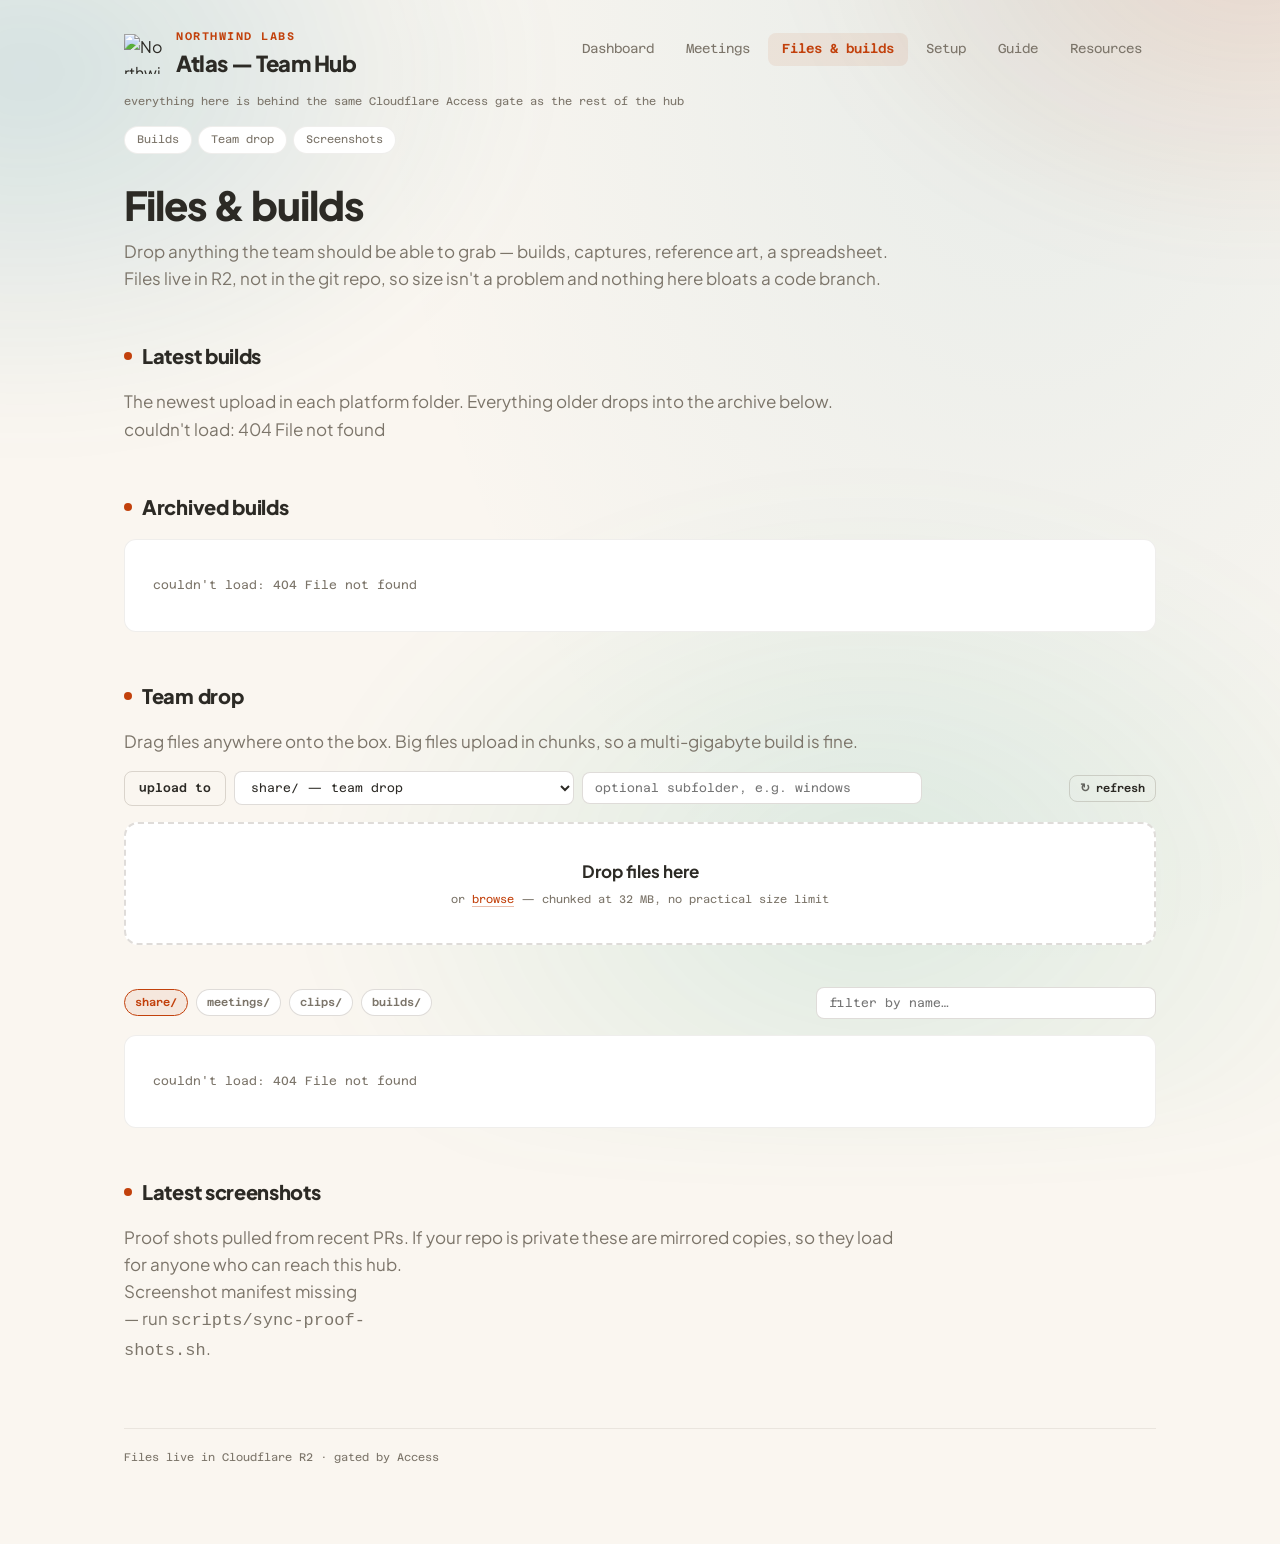
==== site/files.html @ c69116ff "Show a Unity team's pinned Editor version, opt-in via `game` config A `game` block in hub.config.js " ====
<!DOCTYPE html>
<html lang="en">
<head>
<meta charset="UTF-8">
<meta name="viewport" content="width=device-width, initial-scale=1.0">
<title>Files &amp; builds</title>
<link rel="preconnect" href="https://fonts.googleapis.com">
<link rel="preconnect" href="https://fonts.gstatic.com" crossorigin>
<link href="https://fonts.googleapis.com/css2?family=Plus+Jakarta+Sans:wght@400;600;700;800&family=Azeret+Mono:wght@400;600&display=swap" rel="stylesheet">
<link rel="icon" type="image/png" sizes="32x32" href="brand/mark-32.png">
<link rel="icon" type="image/png" sizes="64x64" href="brand/mark-64.png">
<link rel="stylesheet" href="style.css">
<script src="hub.config.js"></script>
<script defer src="hub.js"></script>
</head>
<body>
<div class="wrap">

<header class="site" data-hub-shell></header>
<p class="meta" id="who">everything here is behind the same Cloudflare Access gate as the rest of the hub</p>
<nav class="jumps">
  <a href="#s-unity" data-hub-unity-section hidden>Unity Editor</a>
  <a href="#s-builds">Builds</a>
  <a href="#s-drop">Team drop</a>
  <a href="#s-shots">Screenshots</a>
</nav>

<h1>Files &amp; builds</h1>
<p class="lead">Drop anything the team should be able to grab — builds, captures, reference art, a spreadsheet. Files live in R2, not in the git repo, so size isn't a problem and nothing here bloats a code branch.</p>

<div id="setup" style="display:none"></div>

<!-- Painted by hub.js only when hub.config.js has a `game` block (Unity teams);
     for everyone else this section stays hidden. -->
<div data-hub-unity-section hidden>
  <h2 id="s-unity">Unity Editor this project needs</h2>
  <p class="lead">Same version as Setup. Grab a player from the cards below — you still need this Editor to open the project.</p>
  <div class="mt-3" data-hub-unity></div>
</div>

<h2 id="s-builds">Latest builds</h2>
<p class="lead">The newest upload in each platform folder. Everything older drops into the archive below.</p>
<div class="builds" id="builds-latest" class="mt-3"></div>

<h2>Archived builds</h2>
<div class="card"><ul class="files" id="builds-archive"></ul></div>

<h2 id="s-drop">Team drop</h2>
<p class="lead">Drag files anywhere onto the box. Big files upload in chunks, so a multi-gigabyte build is fine.</p>

<div class="toolbar">
  <label class="btn btn--ghost" for="area">upload to</label>
  <select class="search" id="area" class="search--narrow">
    <option value="share">share/ — team drop</option>
    <option value="builds">builds/ — game builds</option>
    <option value="meetings">meetings/ — meeting media</option>
    <option value="clips">clips/ — cut clips</option>
  </select>
  <input class="search" id="folder" placeholder="optional subfolder, e.g. windows" class="search--mid">
  <span class="toolbar__spacer"></span>
  <button class="btn btn--ghost btn--sm" data-icon="↻" id="refresh">refresh</button>
</div>

<div class="drop" id="drop">
  <div class="drop__big">Drop files here</div>
  <div class="drop__sub">or <a href="#" id="browse">browse</a> — chunked at 32 MB, no practical size limit</div>
  <input type="file" id="picker" multiple>
</div>
<ul class="queue" id="queue"></ul>

<div class="toolbar mt-4">
  <span class="btn btn--sm btn--pill is-on" data-prefix="share/">share/</span>
  <span class="btn btn--sm btn--pill" data-prefix="meetings/">meetings/</span>
  <span class="btn btn--sm btn--pill" data-prefix="clips/">clips/</span>
  <span class="btn btn--sm btn--pill" data-prefix="builds/">builds/</span>
  <span class="toolbar__spacer"></span>
  <input class="search" id="filter" placeholder="filter by name…">
</div>
<div class="card"><ul class="files" id="filelist"></ul></div>

<h2 id="s-shots">Latest screenshots</h2>
<p class="lead">Proof shots pulled from recent PRs. If your repo is private these are mirrored copies, so they load for anyone who can reach this hub.</p>
<div class="gallery" id="gallery" class="mt-3"></div>

<footer class="site" data-hub-shell></footer>

</div>

<script>
const CHUNK = 32 * 1024 * 1024;      // stays well under the Pages request-body cap
const SINGLE_SHOT = 80 * 1024 * 1024;

const esc = (t) => String(t).replace(/[&<>"]/g, (c) => ({ "&": "&amp;", "<": "&lt;", ">": "&gt;", '"': "&quot;" }[c]));
const $ = (id) => document.getElementById(id);

const fmtSize = (n) => {
  if (!Number.isFinite(n)) return "—";
  const u = ["B", "KB", "MB", "GB", "TB"];
  let i = 0;
  while (n >= 1024 && i < u.length - 1) { n /= 1024; i++; }
  return `${n < 10 && i > 0 ? n.toFixed(1) : Math.round(n)} ${u[i]}`;
};
const fmtDate = (iso) => {
  if (!iso) return "—";
  const d = new Date(iso), days = Math.floor((Date.now() - d) / 864e5);
  const rel = days <= 0 ? "today" : days === 1 ? "yesterday" : `${days}d ago`;
  return `${d.toLocaleDateString()} · ${rel}`;
};
const ext = (name) => {
  const i = name.lastIndexOf(".");
  return i > 0 ? name.slice(i + 1, i + 5) : "file";
};

let apiDown = false;
function showSetup(msg) {
  apiDown = true;
  $("setup").style.display = "";
  $("setup").innerHTML = `<div class="callout"><strong>Storage isn't connected yet.</strong> ${esc(msg)}
    <div class="note mt-1">The binding lives in <code>wrangler.toml</code>, not the dashboard —
    this project's Bindings panel is managed by that file, so anything added there is ignored. Check that
    <code>wrangler.toml</code> binds <code>HUB_FILES</code> to your R2 bucket for both production
    and <code>[env.preview]</code>, then redeploy. This page lights up on its own once that lands.</div></div>`;
}

async function api(path, opts = {}) {
  const res = await fetch(`/api/${path}`, opts);
  if (res.status === 503) {
    const b = await res.json().catch(() => ({}));
    showSetup(b.error || "The R2 binding is missing.");
    throw new Error("no-binding");
  }
  if (!res.ok) {
    const b = await res.json().catch(() => ({}));
    throw new Error(b.error || `${res.status} ${res.statusText}`);
  }
  return res.json();
}

/* ---- listing ------------------------------------------------------------- */
let currentPrefix = "share/";
let cache = {};

function fileRow(f) {
  const dl = `/api/dl?key=${encodeURIComponent(f.key)}`;
  return `<li class="f" data-name="${esc(f.name.toLowerCase())}">
    <div class="f__icon">${esc(ext(f.name))}</div>
    <div class="f__main">
      <div class="f__name">${esc(f.name)}</div>
      <div class="f__meta">${fmtSize(f.size)} · ${fmtDate(f.uploaded)}${f.uploader ? ` · ${esc(f.uploader)}` : ""}${f.folder && f.folder !== f.area ? ` · ${esc(f.folder)}/` : ""}</div>
    </div>
    <div class="f__actions">
      <a class="btn btn--sm" data-icon="↓" href="${dl}">download</a>
      <button class="btn btn--sm btn--danger" data-icon="✕" data-del="${esc(f.key)}">delete</button>
    </div>
  </li>`;
}

async function loadList(prefix) {
  const el = $("filelist");
  el.innerHTML = '<li class="empty">loading…</li>';
  try {
    const d = await api(`files?prefix=${encodeURIComponent(prefix)}`);
    cache[prefix] = d.files;
    renderList();
  } catch (e) {
    el.innerHTML = `<li class="empty">${e.message === "no-binding" ? "waiting on storage setup" : "couldn't load: " + esc(e.message)}</li>`;
  }
}

function renderList() {
  const files = cache[currentPrefix] || [];
  const q = $("filter").value.trim().toLowerCase();
  const shown = q ? files.filter((f) => f.name.toLowerCase().includes(q)) : files;
  $("filelist").innerHTML = shown.length
    ? shown.map(fileRow).join("")
    : `<li class="empty">${q ? "nothing matches that filter" : "nothing here yet — drop a file above"}</li>`;
}

async function loadBuilds() {
  try {
    const d = await api("files?prefix=builds/");
    const files = d.files;
    // builds/<platform>/<file>; a file dropped straight into builds/ is "general".
    const groups = {};
    for (const f of files) {
      if (f.name === "latest.json") continue;
      const parts = f.key.split("/");
      const platform = parts.length > 2 ? parts[1] : "general";
      (groups[platform] ||= []).push(f);
    }
    const latest = [], archive = [];
    for (const [platform, list] of Object.entries(groups)) {
      list.sort((a, b) => String(b.uploaded).localeCompare(String(a.uploaded)));
      latest.push([platform, list[0]]);
      archive.push(...list.slice(1));
    }
    latest.sort((a, b) => a[0].localeCompare(b[0]));
    archive.sort((a, b) => String(b.uploaded).localeCompare(String(a.uploaded)));

    $("builds-latest").innerHTML = latest.length
      ? latest.map(([platform, f]) => `
        <div class="build">
          <div class="build__tag">${esc(platform)}</div>
          <div class="build__name">${esc(f.name)}</div>
          <div class="build__meta">${fmtSize(f.size)} · ${fmtDate(f.uploaded)}${f.uploader ? `<br>uploaded by ${esc(f.uploader)}` : ""}</div>
          <a class="btn btn--primary" data-icon="↓" href="/api/dl?key=${encodeURIComponent(f.key)}">download latest</a>
        </div>`).join("")
      : '<p class="lead">No builds uploaded yet. Drop one into <code>builds/</code> below — use a subfolder like <code>windows</code> so each platform gets its own card.</p>';

    $("builds-archive").innerHTML = archive.length
      ? archive.map(fileRow).join("")
      : '<li class="empty">no older builds yet</li>';
  } catch (e) {
    const msg = e.message === "no-binding" ? "waiting on storage setup" : "couldn't load: " + esc(e.message);
    $("builds-latest").innerHTML = `<p class="lead">${msg}</p>`;
    $("builds-archive").innerHTML = `<li class="empty">${msg}</li>`;
  }
}

/* ---- upload -------------------------------------------------------------- */
function keyFor(file) {
  const area = $("area").value;
  const folder = $("folder").value.trim().replace(/[^\w -]/g, "").replace(/\s+/g, "-");
  const safe = file.name.replace(/[^\w. ()+@-]/g, "_");
  return [area, folder, safe].filter(Boolean).join("/");
}

function queueItem(file) {
  const li = document.createElement("li");
  li.className = "q";
  li.innerHTML = `<div class="q__top"><span class="q__name">${esc(file.name)}</span>
    <span class="q__stat">queued</span></div>
    <div class="prog"><div class="prog__fill"></div></div>`;
  $("queue").prepend(li);
  return {
    el: li,
    set(pct, text, state) {
      li.querySelector(".prog__fill").style.width = `${Math.round(pct * 100)}%`;
      li.querySelector(".q__stat").textContent = text;
      if (state) li.className = `q q--${state}`;
    },
  };
}

async function uploadOne(file) {
  const ui = queueItem(file);
  const key = keyFor(file);
  try {
    if (file.size <= SINGLE_SHOT) {
      ui.set(0.05, "uploading…");
      await api(`files?key=${encodeURIComponent(key)}`, {
        method: "POST",
        headers: { "x-file-type": file.type || "application/octet-stream" },
        body: file,
      });
      ui.set(1, `done · ${fmtSize(file.size)}`, "ok");
    } else {
      const { uploadId } = await api(
        `mpu/create?key=${encodeURIComponent(key)}&type=${encodeURIComponent(file.type || "application/octet-stream")}`,
        { method: "POST" }
      );
      const total = Math.ceil(file.size / CHUNK);
      const parts = [];
      try {
        for (let i = 0; i < total; i++) {
          const blob = file.slice(i * CHUNK, Math.min((i + 1) * CHUNK, file.size));
          const p = await api(
            `mpu/part?key=${encodeURIComponent(key)}&uploadId=${encodeURIComponent(uploadId)}&part=${i + 1}`,
            { method: "PUT", body: blob }
          );
          parts.push(p);
          ui.set((i + 1) / total, `part ${i + 1}/${total} · ${fmtSize(file.size)}`);
        }
        await api(`mpu/complete?key=${encodeURIComponent(key)}&uploadId=${encodeURIComponent(uploadId)}`, {
          method: "POST",
          headers: { "content-type": "application/json" },
          body: JSON.stringify({ parts }),
        });
      } catch (inner) {
        // Leave no half-finished upload sitting in the bucket.
        await api(`mpu/abort?key=${encodeURIComponent(key)}&uploadId=${encodeURIComponent(uploadId)}`, { method: "DELETE" }).catch(() => {});
        throw inner;
      }
      ui.set(1, `done · ${fmtSize(file.size)}`, "ok");
    }
  } catch (e) {
    ui.set(1, e.message === "no-binding" ? "storage not connected" : `failed — ${e.message}`, "err");
    return;
  }
  refreshAll();
}

async function uploadAll(files) {
  for (const f of files) await uploadOne(f);   // serial keeps progress honest
}

/* ---- screenshots --------------------------------------------------------- */
async function loadShots() {
  try {
    const res = await fetch("img/proof/manifest.json", { cache: "no-cache" });
    if (!res.ok) throw new Error("no manifest");
    const d = await res.json();
    $("gallery").innerHTML = (d.shots || []).map((s) => `
      <figure class="shot">
        <img src="img/proof/${esc(s.file)}" data-lightbox="img/proof/${esc(s.file)}" alt="${esc(s.title)}" loading="lazy">
        <figcaption class="shot__body">
          <div class="shot__name">${esc(s.title)}</div>
          <div class="shot__meta">${esc(s.ticket)} · <a href="${esc(s.prUrl)}">PR #${s.pr}</a> · ${fmtDate(s.date)}</div>
        </figcaption>
      </figure>`).join("") || '<p class="lead">No screenshots mirrored yet.</p>';
  } catch {
    $("gallery").innerHTML = '<p class="lead">Screenshot manifest missing — run <code>scripts/sync-proof-shots.sh</code>.</p>';
  }
}

/* ---- wiring -------------------------------------------------------------- */
function refreshAll() { loadBuilds(); loadList(currentPrefix); }

const drop = $("drop");
["dragenter", "dragover"].forEach((ev) =>
  drop.addEventListener(ev, (e) => { e.preventDefault(); drop.classList.add("is-over"); }));
["dragleave", "drop"].forEach((ev) =>
  drop.addEventListener(ev, (e) => { e.preventDefault(); drop.classList.remove("is-over"); }));
drop.addEventListener("drop", (e) => {
  const files = [...(e.dataTransfer?.files || [])];
  if (files.length) uploadAll(files);
});
// The whole page accepts a drop, so a miss doesn't navigate away to the file.
window.addEventListener("dragover", (e) => e.preventDefault());
window.addEventListener("drop", (e) => e.preventDefault());

$("browse").addEventListener("click", (e) => { e.preventDefault(); $("picker").click(); });
$("picker").addEventListener("change", (e) => {
  const files = [...e.target.files];
  if (files.length) uploadAll(files);
  e.target.value = "";
});

$("filter").addEventListener("input", renderList);
$("refresh").addEventListener("click", refreshAll);

document.querySelectorAll("[data-prefix]").forEach((t) =>
  t.addEventListener("click", () => {
    document.querySelectorAll("[data-prefix]").forEach((x) => x.classList.remove("is-on"));
    t.classList.add("is-on");
    currentPrefix = t.dataset.prefix;
    cache[currentPrefix] ? renderList() : loadList(currentPrefix);
  }));

document.addEventListener("click", async (e) => {
  const del = e.target.closest("[data-del]");
  if (del) {
    const key = del.dataset.del;
    if (!confirm(`Delete ${key}? This can't be undone.`)) return;
    del.disabled = true;
    try { await api(`files?key=${encodeURIComponent(key)}`, { method: "DELETE" }); refreshAll(); }
    catch (err) { alert("Delete failed: " + err.message); del.disabled = false; }
    return;
  }
});

api("whoami")
  .then((d) => { if (d.email && d.email !== "unknown") $("who").textContent = `signed in as ${d.email} · uploads are recorded under your name`; })
  .catch(() => {});
refreshAll();
loadShots();
</script>
</body>
</html>
---- site/style.css ----
:root {
  --font-body: 'Plus Jakarta Sans', system-ui, sans-serif;
  --font-mono: 'Azeret Mono', 'SF Mono', Consolas, monospace;
  --bg: #faf6f0;
  --surface: #ffffff;
  --surface2: #f5ece0;
  --border: rgba(60, 40, 20, 0.08);
  --border-bright: rgba(60, 40, 20, 0.16);
  --text: #2c2a25;
  --text-dim: #7c756a;
  --accent: #c2410c;
  --accent-dim: rgba(194, 65, 12, 0.08);
  --water: #0e7490;
  --water-dim: rgba(14, 116, 144, 0.08);
  --green: #059669;
  --green-dim: rgba(5, 150, 105, 0.10);
  --amber: #d97706;
  --amber-dim: rgba(217, 119, 6, 0.10);
}

@media (prefers-color-scheme: dark) {
  :root {
    --bg: #1c1916;
    --surface: #262220;
    --surface2: #302b28;
    --border: rgba(200, 180, 160, 0.08);
    --border-bright: rgba(200, 180, 160, 0.16);
    --text: #f0e8dc;
    --text-dim: #a09888;
    --accent: #e85d2a;
    --accent-dim: rgba(232, 93, 42, 0.10);
    --water: #22b8d4;
    --water-dim: rgba(34, 184, 212, 0.10);
    --green: #34d399;
    --green-dim: rgba(52, 211, 153, 0.12);
    --amber: #fbbf24;
    --amber-dim: rgba(251, 191, 36, 0.12);
  }
}

* { margin: 0; padding: 0; box-sizing: border-box; }

html { scroll-behavior: smooth; }
[id] { scroll-margin-top: 24px; }

body {
  font-family: var(--font-body);
  background: var(--bg);
  background-image: radial-gradient(ellipse at 80% 0%, var(--water-dim) 0%, transparent 45%);
  color: var(--text);
  line-height: 1.6;
  overflow-wrap: break-word;
}

.wrap { max-width: 1080px; margin: 0 auto; padding: 0 24px 80px; }

header.site {
  display: flex;
  align-items: baseline;
  justify-content: space-between;
  flex-wrap: wrap;
  gap: 12px;
  padding: 28px 0 8px;
  /* hub.js fills this element from hub.config.js, and deferred scripts can run
     after a first paint. Holding the unwrapped height means the page below does
     not jump when the header arrives. */
  min-height: 76px;
}

/* Brand lockup: the mark sits beside the wordmark. header.site aligns on
   `baseline`, which an <img> does not share with text — so the brand is its own
   centred flex row and only the row participates in the header's baseline. */
.site__brand { display: flex; align-items: center; gap: 12px; }
.site__logo {
  height: 40px;
  /* Height drives it and the intrinsic size comes from hub.config.js, so a
     tenant mark of any proportion sits correctly without a squash. */
  width: auto;
  flex: none;
  display: block;
}

.site__title { font-size: 22px; font-weight: 800; letter-spacing: -0.5px; }
.site__title small {
  display: block;
  font-family: var(--font-mono);
  font-size: 11px;
  font-weight: 600;
  letter-spacing: 1.5px;
  text-transform: uppercase;
  color: var(--accent);
}

nav.site__nav { display: flex; gap: 4px; flex-wrap: wrap; }
nav.site__nav a {
  font-family: var(--font-mono);
  font-size: 13px;
  text-decoration: none;
  color: var(--text-dim);
  padding: 6px 14px;
  border-radius: 8px;
}
nav.site__nav a:hover { color: var(--text); background: var(--surface2); }
nav.site__nav a.active { color: var(--accent); background: var(--accent-dim); font-weight: 600; }

.meta {
  font-family: var(--font-mono);
  font-size: 11px;
  color: var(--text-dim);
  margin: 4px 0 16px;
}

.jumps { display: flex; flex-wrap: wrap; gap: 6px; margin: 0 0 28px; }
.jumps a {
  font-family: var(--font-mono); font-size: 11px; text-decoration: none;
  color: var(--text-dim); background: var(--surface); border: 1px solid var(--border);
  border-radius: 999px; padding: 4px 12px;
}
.jumps a:hover { color: var(--accent); border-color: var(--accent); }

h1 { font-size: clamp(28px, 4.5vw, 40px); font-weight: 800; letter-spacing: -1px; line-height: 1.15; margin: 8px 0 10px; }
h2 {
  font-size: 20px; font-weight: 800; letter-spacing: -0.3px;
  margin: 48px 0 16px;
  display: flex; align-items: center; gap: 10px;
}
h2::before { content: ''; width: 8px; height: 8px; border-radius: 50%; background: var(--accent); flex-shrink: 0; }
.lead { color: var(--text-dim); max-width: 65ch; font-size: 17px; }

.kpis { display: grid; grid-template-columns: repeat(auto-fit, minmax(180px, 1fr)); gap: 16px; margin-top: 24px; }
.kpi { background: var(--surface); border: 1px solid var(--border); border-radius: 12px; padding: 20px; min-width: 0; }
.kpi__val { font-size: 40px; font-weight: 800; letter-spacing: -1.5px; line-height: 1.1; font-variant-numeric: tabular-nums; }
.kpi__label { font-family: var(--font-mono); font-size: 10px; font-weight: 600; text-transform: uppercase; letter-spacing: 1.2px; color: var(--text-dim); margin-top: 8px; }
.kpi__sub { font-family: var(--font-mono); font-size: 10px; color: var(--text-dim); margin-top: 3px; }

.epic-hero { display: grid; grid-template-columns: repeat(auto-fit, minmax(280px, 1fr)); gap: 16px; margin-top: 24px; }
.epic {
  background: var(--surface); border: 1px solid var(--border); border-left: 4px solid var(--accent);
  border-radius: 12px; padding: 18px 20px; min-width: 0;
}
.epic__head { display: flex; justify-content: space-between; align-items: baseline; gap: 8px; }
.epic__key { font-family: var(--font-mono); font-size: 11px; font-weight: 600; }
.epic__key a { color: var(--accent); text-decoration: none; }
.epic__key a:hover { text-decoration: underline; }
.epic__ago { font-family: var(--font-mono); font-size: 10px; color: var(--text-dim); }
.epic__name { font-size: 19px; font-weight: 800; letter-spacing: -0.3px; margin: 4px 0 12px; }
.epic__name a { color: var(--text); text-decoration: none; }
.epic__name a:hover { color: var(--accent); }
.epic__bar { height: 8px; border-radius: 4px; background: var(--surface2); overflow: hidden; }
.epic__fill { height: 100%; border-radius: 4px; background: var(--green); min-width: 2px; }
.epic__stats {
  display: flex; flex-wrap: wrap; gap: 8px; align-items: center; margin-top: 10px;
  font-family: var(--font-mono); font-size: 11px; color: var(--text-dim);
}

/* The timeline outgrew its column: 13 epics need ~2200px inside a 1032px wrap,
   so it scrolled sideways permanently and only ever showed a third of itself.
   Two changes fix that. It breaks out of .wrap up to the viewport width, and it
   wraps onto another row instead of scrolling when even that isn't enough — so
   the bar never appears at any width, and a wide monitor gets the whole plan
   on one line.

   --sbw is the scrollbar width, set by hub.js. Without subtracting it, 100vw
   overshoots the document by exactly the scrollbar and puts a horizontal bar on
   <body> — the very thing being removed here. It defaults to 0px, so this
   degrades safely if the script never runs. */
.timeline-scroll {
  --tl-max: min(2400px, calc(100vw - var(--sbw, 0px) - 48px));
  margin-top: 20px;
  padding-bottom: 8px;
  margin-inline: min(0px, calc((100% - var(--tl-max)) / 2));
  overflow-x: auto;          /* belt and braces; wrapping means it never fires */
}
.timeline {
  display: flex; flex-wrap: wrap; justify-content: center;
  row-gap: 26px; position: relative; padding-top: 6px;
}
.tl__node { width: 168px; flex-shrink: 0; padding: 0 12px; position: relative; }
/* Connector drawn per node rather than as one bar across the whole timeline, so
   it survives wrapping: each row gets a continuous rule that stops at its edge. */
.tl__node::before {
  content: ''; position: absolute; top: 11px; left: 0; right: 0;
  height: 2px; background: var(--border-bright);
}
.tl__node:first-child::before { left: 18px; }
.tl__node:last-child::before { right: calc(100% - 20px); }
.tl__dot {
  width: 12px; height: 12px; border-radius: 50%; margin-bottom: 10px;
  background: var(--bg); border: 3px solid var(--text-dim); position: relative;
}
.tl__node--done .tl__dot { border-color: var(--green); background: var(--green); }
.tl__node--active .tl__dot { border-color: var(--accent); background: var(--accent); box-shadow: 0 0 0 4px var(--accent-dim); }
.tl__key { font-family: var(--font-mono); font-size: 10px; font-weight: 600; color: var(--text-dim); }
.tl__node--active .tl__key { color: var(--accent); }
.tl__name { font-size: 13px; font-weight: 700; line-height: 1.3; margin: 2px 0 8px; }
.tl__name a { color: var(--text); text-decoration: none; }
.tl__name a:hover { color: var(--accent); }
.tl__node--upcoming .tl__name a { color: var(--text-dim); }
.tl__bar { height: 5px; border-radius: 3px; background: var(--surface2); overflow: hidden; max-width: 120px; }
.tl__fill { height: 100%; background: var(--green); }
.tl__node--active .tl__fill { background: var(--accent); }
.tl__meta { font-family: var(--font-mono); font-size: 10px; color: var(--text-dim); margin-top: 5px; }

.phases { display: grid; grid-template-columns: repeat(auto-fit, minmax(200px, 1fr)); gap: 12px; }
.phase { background: var(--surface); border: 1px solid var(--border); border-top: 3px solid var(--water); border-radius: 10px; padding: 14px 16px; min-width: 0; }
.phase__tag { font-family: var(--font-mono); font-size: 10px; font-weight: 600; letter-spacing: 1px; color: var(--water); }
.phase__name { font-weight: 700; font-size: 15px; margin: 3px 0; }
.phase__desc { font-size: 12px; color: var(--text-dim); }
.phase__row { display: flex; align-items: center; justify-content: space-between; gap: 8px; margin-top: 10px; }
.phase__key { font-family: var(--font-mono); font-size: 10px; }
.phase__key a { color: var(--water); text-decoration: none; }
.phase__key a:hover { text-decoration: underline; }

.chip { display: inline-block; font-family: var(--font-mono); font-size: 10px; font-weight: 600; padding: 2px 8px; border-radius: 5px; white-space: nowrap; }
.chip--todo { background: var(--surface2); color: var(--text-dim); }
.chip--progress { background: var(--water-dim); color: var(--water); }
.chip--review { background: var(--amber-dim); color: var(--amber); }
.chip--done { background: var(--green-dim); color: var(--green); }

ul.rows { list-style: none; }
ul.rows li { display: flex; gap: 12px; align-items: baseline; padding: 10px 4px; border-bottom: 1px solid var(--border); min-width: 0; }
ul.rows li:last-child { border-bottom: none; }
ul.rows .id { font-family: var(--font-mono); font-size: 12px; font-weight: 600; color: var(--accent); flex-shrink: 0; }
ul.rows .id a { color: inherit; text-decoration: none; }
ul.rows .id a:hover { text-decoration: underline; }
ul.rows .t { font-size: 14px; }
ul.rows .t a { color: var(--text); text-decoration: none; }
ul.rows .t a:hover { color: var(--accent); }
ul.rows .badge { margin-left: auto; flex-shrink: 0; }

.links { display: flex; flex-wrap: wrap; gap: 10px; margin-top: 8px; }
.links a {
  font-family: var(--font-mono); font-size: 12px; text-decoration: none;
  background: var(--surface); border: 1px solid var(--border-bright); border-radius: 8px;
  padding: 8px 14px; color: var(--text);
}
.links a:hover { border-color: var(--accent); color: var(--accent); }

.card { background: var(--surface); border: 1px solid var(--border); border-radius: 12px; padding: 20px 24px; }
.grid2 { display: grid; grid-template-columns: 1fr 1fr; gap: 20px; align-items: start; }
.grid2 > * { min-width: 0; }
@media (max-width: 760px) { .grid2 { grid-template-columns: 1fr; } }

.guide h3 { font-size: 16px; font-weight: 700; margin: 20px 0 6px; }
.guide p, .guide li { color: var(--text-dim); font-size: 15px; }
/* The global reset zeroes margins, so stacked paragraphs collide. Space only
   consecutive ones; single paragraphs keep taking their rhythm from siblings. */
.guide p + p { margin-top: 12px; }
.guide strong { color: var(--text); }
.guide ul, .guide ol { padding-left: 1.4em; margin: 8px 0; }
.guide code {
  font-family: var(--font-mono); font-size: 0.85em;
  background: var(--accent-dim); color: var(--accent);
  padding: 1px 6px; border-radius: 4px;
}

.steps { counter-reset: s; list-style: none; padding: 0; }
.steps li { counter-increment: s; position: relative; padding: 10px 0 10px 44px; }
.steps li::before {
  content: counter(s, decimal-leading-zero);
  position: absolute; left: 0; top: 12px;
  font-family: var(--font-mono); font-size: 12px; font-weight: 600; color: var(--accent);
  background: var(--accent-dim); border-radius: 6px; padding: 2px 7px;
}

/* ---- buttons ------------------------------------------------------------- */
/* One component. There used to be three — .btn, .cta and .lbtn/.lpill — each
   with its own font size, radius and padding for the same job, which is most of
   why the pages did not feel like one site. Everything now varies through
   modifiers on top of this base, and the colours run through custom properties
   so a tone only has to say what changes. */
.btn {
  --btn-bg: var(--surface);
  --btn-fg: var(--text);
  --btn-bd: var(--border-bright);
  display: inline-flex; align-items: center; gap: 8px;
  font-family: var(--font-mono); font-size: 12px; font-weight: 600; line-height: 1.4;
  text-decoration: none; cursor: pointer; white-space: nowrap;
  background: var(--btn-bg); color: var(--btn-fg);
  border: 1px solid var(--btn-bd); border-radius: 8px;
  padding: 8px 14px;
  transition: border-color .15s ease, color .15s ease, background .15s ease, filter .15s ease;
}
.btn:hover { --btn-bd: var(--accent); --btn-fg: var(--accent); }
.btn:focus-visible { outline: 2px solid var(--accent); outline-offset: 2px; }
.btn[disabled] { opacity: .45; cursor: not-allowed; }
.btn[disabled]:hover { --btn-bd: var(--border-bright); --btn-fg: var(--text); }

/* sizes */
.btn--sm { font-size: 11px; padding: 5px 10px; gap: 6px; }
.btn--lg { font-size: 13px; padding: 12px 20px; gap: 10px; border-radius: 10px; }

/* tones */
.btn--primary { --btn-bg: var(--accent); --btn-bd: var(--accent); --btn-fg: #fff; }
.btn--primary:hover { --btn-fg: #fff; filter: brightness(1.08); }
/* The dark-mode accent is too light to carry white text at this size (3.5:1,
   under AA), so dark ink on the fill instead — 5.0:1. */
@media (prefers-color-scheme: dark) {
  .btn--primary, .btn--primary:hover { --btn-fg: #1c1916; }
}
.btn--ghost { --btn-bg: transparent; }
.btn--danger:hover { --btn-bd: #dc2626; --btn-fg: #dc2626; }
.btn--ok { --btn-fg: var(--green); --btn-bd: var(--green); --btn-bg: var(--green-dim); }

/* a pill that holds a selected state — launcher picker, area filters */
.btn--pill { border-radius: 999px; --btn-fg: var(--text-dim); }
.btn--pill:hover { --btn-fg: var(--text); }
.btn--pill[aria-pressed="true"], .btn--pill.is-on {
  --btn-bg: var(--accent-dim); --btn-fg: var(--accent); --btn-bd: var(--accent);
}

.btn-row { display: flex; flex-wrap: wrap; gap: 10px; align-items: center; margin: 12px 0 4px; }
.quickbar .btn { font-size: 12px; padding: 8px 14px; border-radius: 8px; margin: 0; }

/* Icons are decorative: a glyph in a data attribute, inheriting colour and
   size, with the label still carrying the meaning in words. */
.btn[data-icon]::before {
  content: attr(data-icon);
  font-size: 1.05em; line-height: 1; opacity: .7;
}
.btn[data-icon]:hover::before { opacity: 1; }

/* ---- callouts and microcopy ---------------------------------------------- */
/* Two shapes, not five. A callout is an emphasis block that takes a tone; a
   note is muted fine print. .empty and .disclosure were separate rules saying
   the same thing as .note, so they are aliases now. */
.callout {
  --tint: var(--accent);
  --tint-dim: var(--accent-dim);
  border-left: 4px solid var(--tint);
  background: var(--tint-dim);
  border-radius: 8px; padding: 14px 18px; margin: 16px 0; font-size: 15px;
}
.callout--water { --tint: var(--water); --tint-dim: var(--water-dim); }
.callout--green { --tint: var(--green); --tint-dim: var(--green-dim); }
.callout--amber { --tint: var(--amber); --tint-dim: var(--amber-dim); }

.note, .empty, .disclosure {
  font-family: var(--font-mono); font-size: 11px; color: var(--text-dim);
}
.note { background: var(--surface2); border-radius: 8px; padding: 10px 14px; margin: 12px 0; }
.empty { padding: 16px 4px; font-size: 12px; }
.disclosure { font-size: 10px; margin-top: 8px; }

/* ---- spacing utilities --------------------------------------------------- */
/* A small scale, so a section that needs a nudge does not grow an inline
   style. These were the last one-off style="" attributes on the site. */
.mt-0 { margin-top: 0; }
.mt-1 { margin-top: 8px; }
.mt-2 { margin-top: 14px; }
.mt-3 { margin-top: 20px; }
.m-0  { margin: 0; }

footer.site {
  margin-top: 64px; padding-top: 20px; border-top: 1px solid var(--border);
  font-family: var(--font-mono); font-size: 11px; color: var(--text-dim);
}

/* ---- buttons ------------------------------------------------------------- */

.toolbar { display: flex; flex-wrap: wrap; gap: 8px; align-items: center; margin: 16px 0; }
.toolbar__spacer { margin-left: auto; }

/* ---- drop zone ----------------------------------------------------------- */
.drop {
  border: 2px dashed var(--border-bright); border-radius: 14px;
  background: var(--surface);
  padding: 34px 24px; text-align: center;
  transition: border-color .15s, background .15s;
}
.drop.is-over { border-color: var(--accent); background: var(--accent-dim); }
.drop__big { font-size: 17px; font-weight: 700; }
.drop__sub { font-family: var(--font-mono); font-size: 11px; color: var(--text-dim); margin-top: 6px; }
.drop input[type=file] { display: none; }

/* ---- upload queue -------------------------------------------------------- */
.queue { list-style: none; margin-top: 14px; display: grid; gap: 8px; }
.q {
  background: var(--surface); border: 1px solid var(--border); border-radius: 10px;
  padding: 10px 14px; display: grid; gap: 6px;
}
.q__top { display: flex; gap: 10px; align-items: baseline; }
.q__name { font-size: 13px; font-weight: 600; overflow: hidden; text-overflow: ellipsis; white-space: nowrap; }
.q__stat { margin-left: auto; font-family: var(--font-mono); font-size: 10px; color: var(--text-dim); flex-shrink: 0; }
.q--err .q__stat { color: #dc2626; }
.q--ok .q__stat { color: var(--green); }
.prog { height: 6px; border-radius: 3px; background: var(--surface2); overflow: hidden; }
.prog__fill { height: 100%; background: var(--accent); width: 0; transition: width .2s; }
.q--ok .prog__fill { background: var(--green); }
.q--err .prog__fill { background: #dc2626; }

/* ---- file list ----------------------------------------------------------- */
.files { list-style: none; }
.f {
  display: flex; gap: 12px; align-items: center;
  padding: 11px 4px; border-bottom: 1px solid var(--border); min-width: 0;
}
.f:last-child { border-bottom: none; }
.f__icon {
  width: 30px; height: 30px; flex-shrink: 0; border-radius: 7px;
  display: grid; place-items: center;
  background: var(--surface2); color: var(--text-dim);
  font-family: var(--font-mono); font-size: 9px; font-weight: 600; text-transform: uppercase;
}
.f__main { min-width: 0; flex: 1; }
.f__name { font-size: 14px; font-weight: 600; overflow: hidden; text-overflow: ellipsis; white-space: nowrap; }
.f__meta { font-family: var(--font-mono); font-size: 10px; color: var(--text-dim); margin-top: 2px; }
.f__actions { display: flex; gap: 6px; flex-shrink: 0; }

/* ---- builds -------------------------------------------------------------- */
.builds { display: grid; grid-template-columns: repeat(auto-fit, minmax(260px, 1fr)); gap: 16px; }
.build {
  background: var(--surface); border: 1px solid var(--border);
  border-top: 3px solid var(--green); border-radius: 12px; padding: 18px 20px; min-width: 0;
}
.build__tag {
  font-family: var(--font-mono); font-size: 10px; font-weight: 600;
  letter-spacing: 1px; text-transform: uppercase; color: var(--green);
}
.build__name { font-size: 16px; font-weight: 800; letter-spacing: -0.2px; margin: 4px 0 2px; word-break: break-word; }
.build__meta { font-family: var(--font-mono); font-size: 10px; color: var(--text-dim); margin-bottom: 14px; }
.unity-install { border-top-color: var(--water); }
.unity-install .build__tag { color: var(--water); }

/* ---- screenshot gallery -------------------------------------------------- */
.gallery { display: grid; grid-template-columns: repeat(auto-fill, minmax(240px, 1fr)); gap: 16px; }
.shot {
  background: var(--surface); border: 1px solid var(--border);
  border-radius: 12px; overflow: hidden; display: flex; flex-direction: column;
}
.shot img {
  width: 100%; aspect-ratio: 16 / 10; object-fit: cover;
  background: var(--surface2); display: block; cursor: zoom-in;
}
.shot__body { padding: 12px 14px; }
.shot__name { font-size: 13px; font-weight: 700; }
.shot__meta { font-family: var(--font-mono); font-size: 10px; color: var(--text-dim); margin-top: 3px; }
.shot__meta a { color: var(--accent); text-decoration: none; }

.lightbox {
  position: fixed; inset: 0; z-index: 50; background: rgba(0, 0, 0, .82);
  display: none; place-items: center; padding: 32px; cursor: zoom-out;
}
.lightbox.is-open { display: grid; }
.lightbox img { max-width: 100%; max-height: 100%; border-radius: 8px; }

/* ---- meeting / transcript ------------------------------------------------ */
.player { width: 100%; border-radius: 12px; background: #000; display: block; aspect-ratio: 16/9; }
.player--audio { aspect-ratio: auto; height: 54px; background: transparent; }

.actions { list-style: none; display: grid; gap: 10px; }
.act {
  background: var(--surface); border: 1px solid var(--border);
  border-left: 4px solid var(--amber); border-radius: 10px; padding: 13px 16px;
}
.act--done { border-left-color: var(--green); }
.act__top { display: flex; gap: 10px; align-items: baseline; flex-wrap: wrap; }
.act__who {
  font-family: var(--font-mono); font-size: 10px; font-weight: 600;
  text-transform: uppercase; letter-spacing: .8px; color: var(--amber);
}
.act--done .act__who { color: var(--green); }
.act__text { font-size: 15px; margin-top: 4px; }
.act__meta { font-family: var(--font-mono); font-size: 10px; color: var(--text-dim); margin-top: 6px; }
.act__meta a { color: var(--accent); text-decoration: none; }

.tx { max-height: 560px; overflow-y: auto; border: 1px solid var(--border); border-radius: 12px; background: var(--surface); }
.seg {
  display: flex; gap: 12px; align-items: baseline;
  padding: 7px 16px; border-bottom: 1px solid var(--border);
}
.seg:last-child { border-bottom: none; }
.seg:hover { background: var(--surface2); }
.seg.is-hit { background: var(--accent-dim); }
.seg__t {
  font-family: var(--font-mono); font-size: 10px; color: var(--accent);
  flex-shrink: 0; text-decoration: none; padding-top: 3px; width: 52px;
}
.seg__t:hover { text-decoration: underline; }
.seg__x { font-size: 14px; line-height: 1.55; }
.seg mark { background: var(--amber-dim); color: var(--text); border-radius: 3px; padding: 0 2px; }

.search {
  font-family: var(--font-mono); font-size: 12px;
  background: var(--surface); color: var(--text);
  border: 1px solid var(--border-bright); border-radius: 8px;
  padding: 8px 12px; min-width: 220px; flex: 1; max-width: 340px;
}
.search:focus { outline: none; border-color: var(--accent); }

.clips { display: grid; grid-template-columns: repeat(auto-fill, minmax(280px, 1fr)); gap: 16px; }
.clip {
  background: var(--surface); border: 1px solid var(--border);
  border-top: 3px solid var(--water); border-radius: 12px; padding: 16px 18px;
}
.clip__tag {
  font-family: var(--font-mono); font-size: 10px; font-weight: 600;
  letter-spacing: 1px; text-transform: uppercase; color: var(--water);
}
.clip__name { font-size: 15px; font-weight: 700; margin: 4px 0 4px; }
.clip__why { font-size: 13px; color: var(--text-dim); }
.clip__meta { font-family: var(--font-mono); font-size: 10px; color: var(--text-dim); margin: 10px 0; }
.clip__quote {
  font-size: 13px; font-style: italic; color: var(--text);
  border-left: 3px solid var(--border-bright); padding-left: 10px; margin: 10px 0;
}

.tabs { display: flex; flex-wrap: wrap; gap: 6px; margin: 20px 0 4px; }

/* ---------------------------------------------------------------------------
   Setup page: the agent deck

   Three cards, and picking one is meant to feel like picking a starter: the card
   leans toward your cursor with a sheen tracking it, settles when chosen, and the
   two you passed over recede. The cards are deliberately NOT interchangeable —
   different tiers, different art treatments, different stat counts — because a
   row of identical icon-heading-text boxes is the thing this is trying not to be.

   Each card carries its own --tint. Everything else is the site's existing tokens,
   so both themes follow without a second palette.
--------------------------------------------------------------------------- */

.deck {
  display: grid;
  /* Explicit counts, not auto-fit: with four tiles, auto-fit orphans the last one
     onto its own row at common widths, which makes the escape hatch read as a
     broken card rather than a deliberate aside. */
  grid-template-columns: repeat(4, 1fr);
  gap: 16px;
  margin: 22px 0 12px;
  perspective: 1100px;
}
@media (max-width: 1000px) { .deck { grid-template-columns: repeat(2, 1fr); } }
@media (max-width: 560px)  { .deck { grid-template-columns: 1fr; } }

.starcard {
  position: relative;
  display: flex;
  flex-direction: column;
  gap: 7px;
  text-align: left;
  font-family: inherit;
  color: var(--text);
  background: var(--surface);
  border: 1px solid var(--border-bright);
  border-radius: 16px;
  padding: 20px 20px 18px;
  cursor: pointer;
  overflow: hidden;
  transform: perspective(900px) rotateX(var(--rx, 0deg)) rotateY(var(--ry, 0deg));
  transition:
    transform .5s cubic-bezier(.22, 1, .36, 1),
    border-color .3s cubic-bezier(.22, 1, .36, 1),
    box-shadow .5s cubic-bezier(.22, 1, .36, 1),
    opacity .4s cubic-bezier(.22, 1, .36, 1),
    filter .4s cubic-bezier(.22, 1, .36, 1);
}

/* The holo sheen. Sits above the fill, below the text. */
.starcard::before {
  content: '';
  position: absolute;
  inset: 0;
  border-radius: inherit;
  background: radial-gradient(
    36% 46% at var(--mx, 50%) var(--my, 0%),
    color-mix(in oklch, var(--tint) 22%, transparent) 0%,
    transparent 72%);
  opacity: 0;
  transition: opacity .4s cubic-bezier(.22, 1, .36, 1);
  pointer-events: none;
}
.starcard:hover::before,
.starcard:focus-visible::before { opacity: 1; }

.starcard > * { position: relative; }
.starcard:hover { border-color: var(--tint); }
.starcard:focus-visible { outline: 2px solid var(--tint); outline-offset: 3px; }

.starcard__tier {
  font-family: var(--font-mono);
  font-size: 10px;
  font-weight: 600;
  letter-spacing: 1.1px;
  text-transform: uppercase;
  color: var(--tint);
}

.starcard__art {
  display: flex;
  align-items: flex-end;
  min-height: 52px;
  margin: 2px 0 4px;
  color: var(--tint);
}
/* Codex gets a typographic mark: simple-icons no longer ships an OpenAI glyph
   (pulled on trademark grounds), and a hand-traced imitation would be worse than
   an honest wordmark. It also keeps the three cards from reading as a set. */
.starcard__art--type {
  font-family: var(--font-mono);
  font-size: 25px;
  font-weight: 600;
  letter-spacing: -1px;
  align-items: center;
}
.starcard__art--type b { opacity: .42; margin-right: 5px; font-weight: 600; }

.starcard__name { font-size: 20px; font-weight: 800; letter-spacing: -0.4px; line-height: 1.15; }
.starcard__by {
  font-family: var(--font-mono);
  font-size: 10px;
  letter-spacing: 1px;
  text-transform: uppercase;
  color: var(--text-dim);
  margin-top: -4px;
}
.starcard__line { font-size: 13px; line-height: 1.55; color: var(--text-dim); }

.starcard__stats { display: flex; flex-wrap: wrap; gap: 5px; margin-top: 6px; }
.starcard__stats span {
  font-family: var(--font-mono);
  font-size: 10px;
  color: var(--text-dim);
  background: var(--surface2);
  border-radius: 5px;
  padding: 3px 8px;
}

/* Chosen: the card settles onto the table and takes its tint. */
.starcard[aria-pressed="true"] {
  border-color: var(--tint);
  background: var(--tint-dim);
  box-shadow: 0 10px 30px -14px var(--tint);
  animation: starcard-settle .42s cubic-bezier(.22, 1, .36, 1);
}
.starcard[aria-pressed="true"]::before { opacity: .85; }
.starcard[aria-pressed="true"] .starcard__stats span { background: var(--surface); }

@keyframes starcard-settle {
  0%   { transform: perspective(900px) scale(1.035); }
  100% { transform: perspective(900px) scale(1); }
}

/* Once a pick exists, the roads not taken step back. */
.deck--chosen .starcard:not([aria-pressed="true"]) { opacity: .5; filter: saturate(.55); }
.deck--chosen .starcard:not([aria-pressed="true"]):hover { opacity: 1; filter: none; }

@media (prefers-reduced-motion: reduce) {
  .starcard { transform: none; transition: border-color .2s, background-color .2s; animation: none; }
  .starcard[aria-pressed="true"] { animation: none; }
  .starcard::before { display: none; }
}

.deck__other {
  font-size: 14px;
  color: var(--text-dim);
  border-top: 1px solid var(--border);
  padding-top: 14px;
  margin-top: 20px;
  max-width: 68ch;
}

/* Agent-conditional blocks. Hidden by default so a reader with JS off still gets a
   coherent page: the "pick a card" prompt shows and nothing else flickers. */
/* Second-level client pills, scoped to whichever agent card is chosen. */
.clientbar { margin: 4px 0 18px; }
.clientbar[hidden] { display: none; }
.clientbar__opts { display: flex; flex-wrap: wrap; gap: 6px; }

.cpill {
  font-family: var(--font-mono); font-size: 11px; font-weight: 600;
  color: var(--text-dim); background: var(--surface);
  border: 1px solid var(--border-bright); border-radius: 999px;
  padding: 6px 14px; cursor: pointer;
}
.cpill:hover { color: var(--text); border-color: var(--accent); }
.cpill:focus-visible { outline: 2px solid var(--accent); outline-offset: 2px; }
.cpill[aria-pressed="true"] { color: var(--accent); background: var(--accent-dim); border-color: var(--accent); }

/* The "something else" tile is deliberately not a full card — it's an escape hatch,
   and giving it equal visual weight would misrepresent how well it's supported. */
.starcard--slim {
  justify-content: center;
  gap: 4px;
  padding: 16px 18px;
  border-style: dashed;
}
.starcard--slim .starcard__name { font-size: 15px; }
.starcard--slim .starcard__line { font-size: 12px; }
.starcard__plus {
  font-family: var(--font-mono);
  font-size: 26px;
  font-weight: 600;
  line-height: 1;
  color: var(--tint);
  margin-bottom: 4px;
}
.starcard--slim[aria-pressed="true"] { border-style: solid; }

[data-when] { display: none; }
[data-when].is-shown { display: block; }

[data-for] { display: none; }
/* The revealed block is a sibling of the section intro, so `p + p` can't reach
   across it. Give the block itself the paragraph gap. */
[data-for].is-shown { display: block; margin-top: 12px; }

pre.term {
  font-family: var(--font-mono);
  font-size: 13px;
  line-height: 1.7;
  background: var(--surface2);
  border: 1px solid var(--border);
  border-left: 3px solid var(--accent);
  border-radius: 8px;
  padding: 14px 16px;
  margin: 10px 0;
  overflow-x: auto;
  color: var(--text);
}
pre.term .c { color: var(--text-dim); }

/* ---- setup gallery: three states, two future-hub previews -----------------
   These are deliberately drawn UI frames, not screenshots of live systems.
   The asymmetric reel keeps the blank state visually quieter while the two
   configured examples get enough room to teach their distinct information
   architecture. */
.setup-gallery { margin-top: 10px; }
.setup-gallery__grid {
  display: grid;
  grid-template-columns: minmax(240px, .72fr) minmax(0, 1.28fr);
  grid-template-rows: auto auto;
  gap: 18px;
  margin: 24px 0 34px;
}

.hub-preview {
  --preview-tone: var(--text-dim);
  --preview-tint: var(--surface2);
  display: flex;
  flex-direction: column;
  min-width: 0;
  margin: 0;
}
.hub-preview--blank { grid-row: 1 / 3; }
.hub-preview--forge { --preview-tone: var(--amber); --preview-tint: var(--amber-dim); }
.hub-preview--vibery { --preview-tone: var(--water); --preview-tint: var(--water-dim); }

.hub-preview__screen {
  container-type: inline-size;
  background: color-mix(in srgb, var(--surface) 88%, var(--preview-tint));
  border: 1px solid var(--border-bright);
  border-top: 4px solid var(--preview-tone);
  border-radius: 16px 16px 10px 10px;
  padding: clamp(14px, 2.2vw, 22px);
  overflow: hidden;
}
.hub-preview--blank .hub-preview__screen {
  display: flex;
  flex-direction: column;
  flex: 1;
  background: color-mix(in srgb, var(--surface) 82%, var(--bg));
  border-style: dashed;
}

.hub-preview__chrome {
  display: grid;
  grid-template-columns: auto minmax(0, 1fr) auto;
  align-items: center;
  gap: 10px;
  padding-bottom: 12px;
  border-bottom: 1px solid var(--border);
}
.hub-preview__mark {
  display: grid;
  place-items: center;
  width: 32px;
  height: 32px;
  border: 1px solid color-mix(in srgb, var(--preview-tone) 48%, var(--border));
  border-radius: 9px;
  color: var(--preview-tone);
  background: var(--preview-tint);
  font-family: var(--font-mono);
  font-size: 11px;
  font-weight: 600;
}
.hub-preview__brand {
  min-width: 0;
  color: var(--text);
  font-size: 13px;
  font-weight: 800;
  line-height: 1.2;
}
.hub-preview__brand small {
  display: block;
  margin-top: 2px;
  color: var(--text-dim);
  font-family: var(--font-mono);
  font-size: 8px;
  font-weight: 600;
  letter-spacing: .8px;
  text-transform: uppercase;
}
.hub-preview__state {
  color: var(--preview-tone);
  background: var(--preview-tint);
  border-radius: 999px;
  padding: 4px 8px;
  font-family: var(--font-mono);
  font-size: 8px;
  font-weight: 600;
  letter-spacing: .5px;
  text-transform: uppercase;
  white-space: nowrap;
}
.hub-preview__title {
  margin: 16px 0 12px;
  color: var(--text);
  font-size: clamp(15px, 2.2cqw, 19px);
  font-weight: 800;
  letter-spacing: -.25px;
  line-height: 1.25;
}

.preview-kpis {
  display: grid;
  grid-template-columns: repeat(3, minmax(0, 1fr));
  border-block: 1px solid var(--border);
}
.preview-kpis > span { padding: 9px 10px; min-width: 0; }
.preview-kpis > span + span { border-left: 1px solid var(--border); }
.preview-kpis b,
.preview-stream__label {
  display: block;
  color: var(--text-dim);
  font-family: var(--font-mono);
  font-size: 8px;
  font-weight: 600;
  letter-spacing: .7px;
  text-transform: uppercase;
}
.preview-kpis strong { display: block; margin-top: 2px; font-size: 10px; line-height: 1.35; }

.preview-body {
  display: grid;
  grid-template-columns: minmax(0, 1.02fr) minmax(0, .98fr);
  gap: 14px;
  padding-top: 13px;
}
.preview-lanes,
.preview-goals,
.preview-stream { display: grid; gap: 7px; align-content: start; }
.preview-lanes > div,
.preview-goals > div {
  display: flex;
  align-items: baseline;
  justify-content: space-between;
  gap: 10px;
  padding-bottom: 5px;
  border-bottom: 1px solid var(--border);
}
.preview-lanes span,
.preview-goals b { color: var(--preview-tone); font-family: var(--font-mono); font-size: 8px; }
.preview-lanes strong,
.preview-goals span { color: var(--text); font-size: 9px; font-weight: 600; text-align: right; }
.preview-stream__item {
  border-left: 3px solid var(--accent);
  background: var(--accent-dim);
  padding: 6px 8px;
  color: var(--text-dim);
  font-size: 9px;
  line-height: 1.4;
}
.preview-stream__item b { display: block; color: var(--accent); font-family: var(--font-mono); font-size: 7px; letter-spacing: .6px; text-transform: uppercase; }
.preview-stream__item--done { border-left-color: var(--green); background: var(--green-dim); }
.preview-stream__item--done b { color: var(--green); }
.preview-stream__item--water { border-left-color: var(--water); background: var(--water-dim); }
.preview-stream__item--water b { color: var(--water); }
.preview-stream__agent {
  color: var(--text-dim);
  font-family: var(--font-mono);
  font-size: 8px;
  line-height: 1.45;
}

.preview-config {
  display: grid;
  grid-template-columns: auto minmax(0, 1fr);
  gap: 2px 10px;
  align-items: baseline;
  margin-top: 13px;
  padding: 9px 10px;
  border-radius: 8px;
  background: var(--preview-tint);
  font-family: var(--font-mono);
}
.preview-config > span { grid-row: 1 / 3; color: var(--preview-tone); font-size: 8px; font-weight: 600; }
.preview-config strong { color: var(--text); font-size: 9px; }
.preview-config small { color: var(--text-dim); font-size: 8px; }
.preview-config--off { margin-top: auto; background: var(--surface2); }
.preview-config--on { --preview-tone: var(--green); --preview-tint: var(--green-dim); }

.preview-empty {
  display: grid;
  justify-items: start;
  gap: 7px;
  margin: 18px 0;
  padding: 18px 0;
}
.preview-empty > span { display: block; height: 7px; border-radius: 4px; background: var(--border-bright); }
.preview-empty > span:nth-child(1) { width: 82%; }
.preview-empty > span:nth-child(2) { width: 58%; }
.preview-empty > span:nth-child(3) { width: 70%; }
.preview-empty b { margin-top: 8px; color: var(--text); font-size: 12px; }
.preview-empty small { color: var(--text-dim); font-size: 10px; }
.preview-checklist { display: grid; gap: 7px; margin: 0 0 18px; padding: 0; list-style: none; counter-reset: preview-step; }
.preview-checklist li {
  counter-increment: preview-step;
  display: grid;
  grid-template-columns: 20px minmax(0, 1fr);
  gap: 7px;
  align-items: center;
  color: var(--text-dim);
  font-size: 10px;
}
.preview-checklist li::before {
  content: counter(preview-step, decimal-leading-zero);
  color: var(--text-dim);
  font-family: var(--font-mono);
  font-size: 7px;
}

.hub-preview figcaption {
  display: grid;
  gap: 4px;
  padding: 11px 3px 0;
  color: var(--text-dim);
  font-size: 12px;
  line-height: 1.5;
}
.hub-preview figcaption strong { color: var(--text); font-size: 13px; }
.hub-preview figcaption b { color: var(--text); }
.hub-preview__number {
  color: var(--preview-tone);
  font-family: var(--font-mono);
  font-size: 9px;
  font-weight: 600;
  letter-spacing: .8px;
  text-transform: uppercase;
}

@container (max-width: 520px) {
  .preview-body { grid-template-columns: 1fr; }
  .preview-kpis { grid-template-columns: 1fr; }
  .preview-kpis > span { display: flex; justify-content: space-between; gap: 10px; }
  .preview-kpis > span + span { border-left: 0; border-top: 1px solid var(--border); }
  .preview-kpis strong { text-align: right; }
}
@container (max-width: 330px) {
  .hub-preview__chrome { grid-template-columns: auto minmax(0, 1fr); }
  .hub-preview__state { grid-column: 1 / -1; justify-self: start; }
}
@media (max-width: 820px) {
  .setup-gallery__grid { grid-template-columns: 1fr; grid-template-rows: auto; }
  .hub-preview--blank { grid-row: auto; }
}
@media (max-width: 480px) {
  .setup-gallery__grid { margin-top: 18px; gap: 24px; }
  .hub-preview__screen { border-radius: 12px 12px 8px 8px; }
}

/* ---- optional shared activity log --------------------------------------- */
.activity-list { display: grid; gap: 14px; margin-top: 26px; }
.activity {
  --tone: var(--accent);
  display: grid;
  grid-template-columns: 5px minmax(0, 1fr);
  background: var(--surface);
  border: 1px solid var(--border);
  border-radius: 12px;
  overflow: hidden;
}
.activity--outcome, .activity--milestone { --tone: var(--green); }
.activity--decision { --tone: var(--water); }
.activity--blocker { --tone: var(--amber); }
.activity--next-step { --tone: var(--accent); }
.activity__rail { background: var(--tone); }
.activity__body { padding: 18px 20px; min-width: 0; }
.activity__meta, .activity__foot {
  display: flex;
  align-items: center;
  justify-content: space-between;
  flex-wrap: wrap;
  gap: 8px 16px;
  font-family: var(--font-mono);
  font-size: 10px;
  color: var(--text-dim);
}
.activity__kind {
  color: var(--tone);
  background: color-mix(in srgb, var(--tone) 12%, transparent);
  border-radius: 999px;
  padding: 3px 9px;
  font-weight: 600;
  letter-spacing: .8px;
  text-transform: uppercase;
}
.activity h2 { margin: 10px 0 5px; font-size: 18px; }
.activity h2::before { display: none; }
.activity p { color: var(--text-dim); max-width: 74ch; }
.activity__foot { margin-top: 14px; padding-top: 12px; border-top: 1px solid var(--border); }
.activity__links { display: flex; flex-wrap: wrap; gap: 6px; }
.activity__links a {
  color: var(--tone);
  background: color-mix(in srgb, var(--tone) 10%, transparent);
  border-radius: 6px;
  padding: 3px 8px;
  text-decoration: none;
}
.activity__links a:hover { text-decoration: underline; text-underline-offset: 2px; }
@media (max-width: 560px) {
  .activity__body { padding: 16px; }
  .activity__meta, .activity__foot { align-items: flex-start; flex-direction: column; }
}


/* ---- links --------------------------------------------------------------- */
/* Colour alone was the only cue that something was a link, which fails
   WCAG 1.4.1 and is invisible to a colourblind reader. Prose links now carry a
   permanent underline; chrome that already reads as clickable (nav, pills,
   buttons, card rows) opts out below rather than opting in. */
a { color: var(--accent); }

p a, li a, .callout a, .shot__meta a, .act__meta a, .lead a, dd a, td a {
  text-decoration: underline;
  text-decoration-thickness: 1px;
  text-underline-offset: 3px;
  text-decoration-color: color-mix(in srgb, currentColor 40%, transparent);
}
p a:hover, li a:hover, .callout a:hover, .shot__meta a:hover,
.act__meta a:hover, .lead a:hover, dd a:hover, td a:hover {
  text-decoration-thickness: 2px;
  text-decoration-color: currentColor;
}

/* Chrome elements: already obviously interactive, so no underline. */
ul.rows li a, .links a, .jumps a, .btn, .tab, nav.site__nav a,
.build a, .clip a, .f__actions a, .shot__name a {
  text-decoration: none;
}

/* Anything absolute leaves the site, so say so. hub.js gives these the matching
   target/rel; the marker is pure CSS so it is right on first paint and applies
   to links rendered later by script too. */
a[href^="http"]::after {
  content: "\2197";
  display: inline-block;
  margin-left: 0.15em;
  font-size: 0.85em;
  line-height: 1;
  text-decoration: none;
  vertical-align: baseline;
}

/* One arrow per destination. These rows and cards wrap the same URL twice —
   once on the key, once on the title — so only the title carries it. */
ul.rows .id a::after, .epic__key a::after, .tl__key a::after,
.phase__key a::after, .btn::after, nav.site__nav a::after { content: none; }

/* On a phone a 168px node leaves half the row empty, stacking 13 epics into 13
   rows. Two per row halves that without reintroducing sideways scrolling. */
@media (max-width: 560px) {
  .tl__node { width: 50%; }
  .tl__bar { max-width: none; }
}

/* A timestamp with no player behind it: same slot, no link affordance, so it
   reads as a label rather than something broken. */
.ts { font-family: var(--font-mono); color: var(--text-dim); }
.seg__t .ts { font-size: 10px; }

/* A withheld stretch of transcript. Marked rather than silently skipped — the
   gap in the timestamps should be explained where it happens. */
.seg--cut { background: var(--surface2); }
.seg--cut .seg__x { color: var(--text-dim); font-style: italic; font-size: 13px; }

/* Contextual buttons on an action-item card: where to go, or what to run, to
   actually work the item. */
.act__do { display: flex; flex-wrap: wrap; gap: 6px; margin-top: 11px; }
/* ---------------------------------------------------------------------------
   Dashboard: "Start here" agent-ready queue
   A launcher choice (persisted, seeded from the Setup page's client pick) plus
   one card per agent-ready ticket, each offering a few prompt shapes.
--------------------------------------------------------------------------- */

.launchbar { display: flex; flex-wrap: wrap; align-items: center; gap: 10px; margin: 18px 0 14px; }
.launchbar__label {
  font-family: var(--font-mono); font-size: 10px; font-weight: 600;
  letter-spacing: 1.2px; text-transform: uppercase; color: var(--text-dim);
}
.launchbar__opts { display: flex; flex-wrap: wrap; gap: 6px; }


.queue { display: grid; grid-template-columns: repeat(auto-fit, minmax(320px, 1fr)); gap: 16px; }

.tk {
  background: var(--surface); border: 1px solid var(--border);
  border-left: 4px solid var(--water); border-radius: 12px;
  padding: 16px 18px; min-width: 0;
  display: flex; flex-direction: column; gap: 8px;
}
.tk__head { display: flex; flex-wrap: wrap; align-items: center; gap: 8px; }
.tk__epic {
  font-family: var(--font-mono); font-size: 10px; color: var(--text-dim);
  margin-left: auto; text-align: right; min-width: 0;
  overflow: hidden; text-overflow: ellipsis; white-space: nowrap; max-width: 45%;
}
.tk__name { font-size: 16px; font-weight: 800; letter-spacing: -0.2px; line-height: 1.3; margin: 0; }
.tk__done { font-size: 13px; color: var(--text-dim); margin: 0; }
.tk__done strong { font-family: var(--font-mono); font-size: 11px; color: var(--water); }

.tk__acts { display: flex; flex-wrap: wrap; gap: 6px; margin-top: 4px; }

/* ---- link treatment, part two -------------------------------------------- */
/* Card and row titles are links, but each of these set body-text colour and
   text-decoration:none, so at rest they were indistinguishable from ordinary
   text — the ↗ was carrying the whole affordance. They keep the title colour
   and gain the same underline every other content link has. */
ul.rows .t a, .epic__name a, .tl__name a, .drop__sub a {
  text-decoration: underline;
  text-decoration-thickness: 1px;
  text-underline-offset: 3px;
  text-decoration-color: color-mix(in srgb, currentColor 35%, transparent);
}
ul.rows .t a:hover, .epic__name a:hover, .tl__name a:hover, .drop__sub a:hover {
  text-decoration-thickness: 2px;
  text-decoration-color: currentColor;
}

/* ---- button icons -------------------------------------------------------- */
/* A glyph in a data attribute rather than inline SVG or an icon font: one
   attribute at the call site, nothing to download, and it inherits colour and
   size for free. Purely decorative — every button still says what it does in
   words, so a font that lacks a glyph costs nothing. */

/* .lbtn is a plain button, so give it the same flex row .btn already has —
   same padding and font, so the queue's geometry does not shift. */

/* ---- dashboard screenshot showcase --------------------------------------- */
/* Newest shot large, the next four beside it. The dashboard is where people
   land, so the most recent visible progress belongs above the fold-ish. */
.shots { display: grid; grid-template-columns: minmax(0, 1.7fr) minmax(0, 1fr); gap: 16px; margin-top: 24px; }
.shots__minis { display: grid; grid-template-columns: 1fr 1fr; gap: 16px; align-content: start; }
@media (max-width: 860px) {
  .shots { grid-template-columns: 1fr; }
  .shots__minis { grid-template-columns: 1fr 1fr; }
}

.shot { position: relative; }
.shot img { transition: transform .45s ease; }
.shot:hover img { transform: scale(1.04); }
.shot--feature img { aspect-ratio: 16 / 9; }
.shot--mini img { aspect-ratio: 4 / 3; }
.shot--mini .shot__body { padding: 10px 12px; }
.shot--mini .shot__name { font-size: 12px; }

/* Flag on anything landed in the last week — the point of the section is
   "what changed lately", so make that legible at a glance. */
.shot__flag {
  position: absolute; top: 10px; left: 10px; z-index: 1;
  font-family: var(--font-mono); font-size: 10px; font-weight: 600;
  letter-spacing: .6px; text-transform: uppercase;
  background: var(--accent); color: #fff;
  border-radius: 999px; padding: 3px 9px;
}
@media (prefers-color-scheme: dark) { .shot__flag { color: #1c1916; } }

/* ---- collapsible sections ------------------------------------------------ */
/* Native <details>, so keyboard and screen-reader behaviour come free and the
   sections still open without script. */
.folds { display: grid; gap: 10px; margin: 24px 0 8px; }
.fold { background: var(--surface); border: 1px solid var(--border); border-radius: 12px; }
.fold__head {
  display: flex; align-items: center; gap: 10px; cursor: pointer;
  padding: 13px 18px; list-style: none;
  font-family: var(--font-mono); font-size: 12px; font-weight: 600;
}
.fold__head::-webkit-details-marker { display: none; }   /* Safari draws its own */
.fold__head::before {
  content: "\25b8"; display: inline-block; opacity: .55;
  transition: transform .18s ease;
}
.fold[open] > .fold__head::before { transform: rotate(90deg); }
.fold__head:hover { color: var(--accent); }
.fold__head:focus-visible { outline: 2px solid var(--accent); outline-offset: -2px; border-radius: 12px; }

/* The count keeps a closed section informative — you can tell whether it is
   worth opening without opening it. */
.fold__count {
  margin-left: auto; font-size: 10px; font-weight: 600;
  background: var(--surface2); color: var(--text-dim);
  border-radius: 5px; padding: 2px 8px; font-variant-numeric: tabular-nums;
}
.fold__count--hot { background: var(--accent-dim); color: var(--accent); }
.fold__body { padding: 0 18px 15px; }
.fold__body ul.rows li:first-child { padding-top: 0; }

/* ---- quick bar ----------------------------------------------------------- */
/* A utility strip above the page title: the things people come to the hub to
   *do*, ahead of the status report about what everyone is doing. Deliberately
   compact so it reads as a toolbar, not a hero. */
.quickbar {
  display: flex; flex-wrap: wrap; align-items: center; gap: 8px;
  background: var(--surface); border: 1px solid var(--border);
  border-radius: 12px; padding: 10px 12px; margin: 4px 0 22px;
}
.quickbar__label {
  font-family: var(--font-mono); font-size: 10px; font-weight: 600;
  letter-spacing: 1.2px; text-transform: uppercase; color: var(--text-dim);
  padding-left: 4px; padding-right: 2px;
}
@media (max-width: 560px) { .quickbar__label { display: none; } }

/* ---- fold header icons --------------------------------------------------- */
/* The chevron says open/closed; this says *what*. Tinted per section so the
   stack is scannable without reading the words. */
.fold__icon { font-size: 1.1em; line-height: 1; opacity: .9; }
.fold[data-fold="prs"]    .fold__icon { color: var(--accent); }
.fold[data-fold="review"] .fold__icon { color: var(--amber); }
.fold[data-fold="done"]   .fold__icon { color: var(--green); }
.fold[data-fold="links"]  .fold__icon { color: var(--water); }

/* ---- key numbers --------------------------------------------------------- */
/* Each card owns a --tone, so the icon chip, the numeral and the bloom behind
   it all agree without repeating the colour four times. */
.kpi { position: relative; overflow: hidden; --tone: var(--accent); }
.kpi--accent { --tone: var(--accent); }
.kpi--water  { --tone: var(--water); }
.kpi--green  { --tone: var(--green); }

.kpi__icon {
  display: grid; place-items: center;
  width: 30px; height: 30px; margin-bottom: 12px;
  border-radius: 9px; font-size: 15px; line-height: 1;
  color: var(--tone);
  background: color-mix(in srgb, var(--tone) 14%, transparent);
}
.kpi__val { color: var(--tone); font-size: 44px; }

/* Week-over-week trend. Omitted from the markup entirely (not just hidden)
   whenever there is no comparable history — see deltaBadge() in index.html —
   so there is never a fake "+0" implying a week of data that does not exist. */
.kpi__delta {
  display: inline-flex; align-items: center; gap: 4px;
  font-family: var(--font-mono); font-size: 10px; font-weight: 600;
  margin-top: 8px; letter-spacing: .2px;
}
.kpi__delta--up   { color: var(--green); }
.kpi__delta--down { color: var(--amber); }
.kpi__delta--flat { color: var(--text-dim); }

/* A soft bloom in the corner, tinted to the card's tone. Decorative and behind
   the text, so it can never cost legibility. */
.kpi::after {
  content: ''; position: absolute; right: -40px; bottom: -60px;
  width: 170px; height: 170px; border-radius: 50%; pointer-events: none;
  background: radial-gradient(circle, color-mix(in srgb, var(--tone) 24%, transparent), transparent 70%);
  transition: transform .45s ease, opacity .45s ease;
  opacity: .75;
}
.kpi:hover::after { transform: scale(1.25) translate(-6px, -6px); opacity: 1; }

/* ---- ambient backdrop ---------------------------------------------------- */
/* A slow three-colour wash behind everything, drifting just enough to feel
   alive. Fixed and blurred, pinned behind content, and it holds still for
   anyone who asked the OS for less motion. */
body::before {
  content: ''; position: fixed; inset: -25%; z-index: -1; pointer-events: none;
  background:
    radial-gradient(38% 38% at 18% 22%, color-mix(in srgb, var(--water) 16%, transparent), transparent 70%),
    radial-gradient(34% 34% at 82% 12%, color-mix(in srgb, var(--accent) 14%, transparent), transparent 70%),
    radial-gradient(42% 42% at 62% 82%, color-mix(in srgb, var(--green) 11%, transparent), transparent 70%);
  filter: blur(38px);
  animation: kf-drift 30s ease-in-out infinite alternate;
}
@keyframes kf-drift {
  from { transform: translate3d(-1.5%, 1%, 0) scale(1); }
  to   { transform: translate3d(2%, -2%, 0) scale(1.07); }
}

/* ---- card lift ----------------------------------------------------------- */
.epic, .kpi, .fold, .shot, .build, .clip, .phase, .act, .tk, .activity {
  transition: border-color .2s ease, box-shadow .3s ease, transform .3s ease;
}
.epic:hover, .kpi:hover, .shot:hover, .build:hover, .clip:hover, .tk:hover, .activity:hover {
  border-color: color-mix(in srgb, var(--tone, var(--accent)) 45%, var(--border-bright));
  box-shadow: 0 10px 30px -14px color-mix(in srgb, var(--tone, var(--accent)) 60%, transparent);
  transform: translateY(-2px);
}
.fold:hover { border-color: var(--border-bright); }

@media (prefers-reduced-motion: reduce) {
  body::before { animation: none; }
  .epic, .kpi, .fold, .shot, .build, .clip, .phase, .act, .tk, .activity,
  .kpi::after, .shot img { transition: none; }
  .epic:hover, .kpi:hover, .shot:hover, .build:hover, .clip:hover, .tk:hover, .activity:hover { transform: none; }
  .shot:hover img { transform: none; }
}

/* Colour + width helpers, so a one-off emphasis does not need an inline style. */
.mt-4 { margin-top: 28px; }
.t-dim   { color: var(--text-dim); }
.t-water { color: var(--water); }
.t-accent{ color: var(--accent); }
.search--narrow { max-width: 200px; min-width: 0; }
.search--mid    { max-width: 240px; }
.cautions li { font-size: 14px; }
.cautions { margin: 8px 0 0 1.2em; }
.clip .btn-row { margin: 0; gap: 6px; }
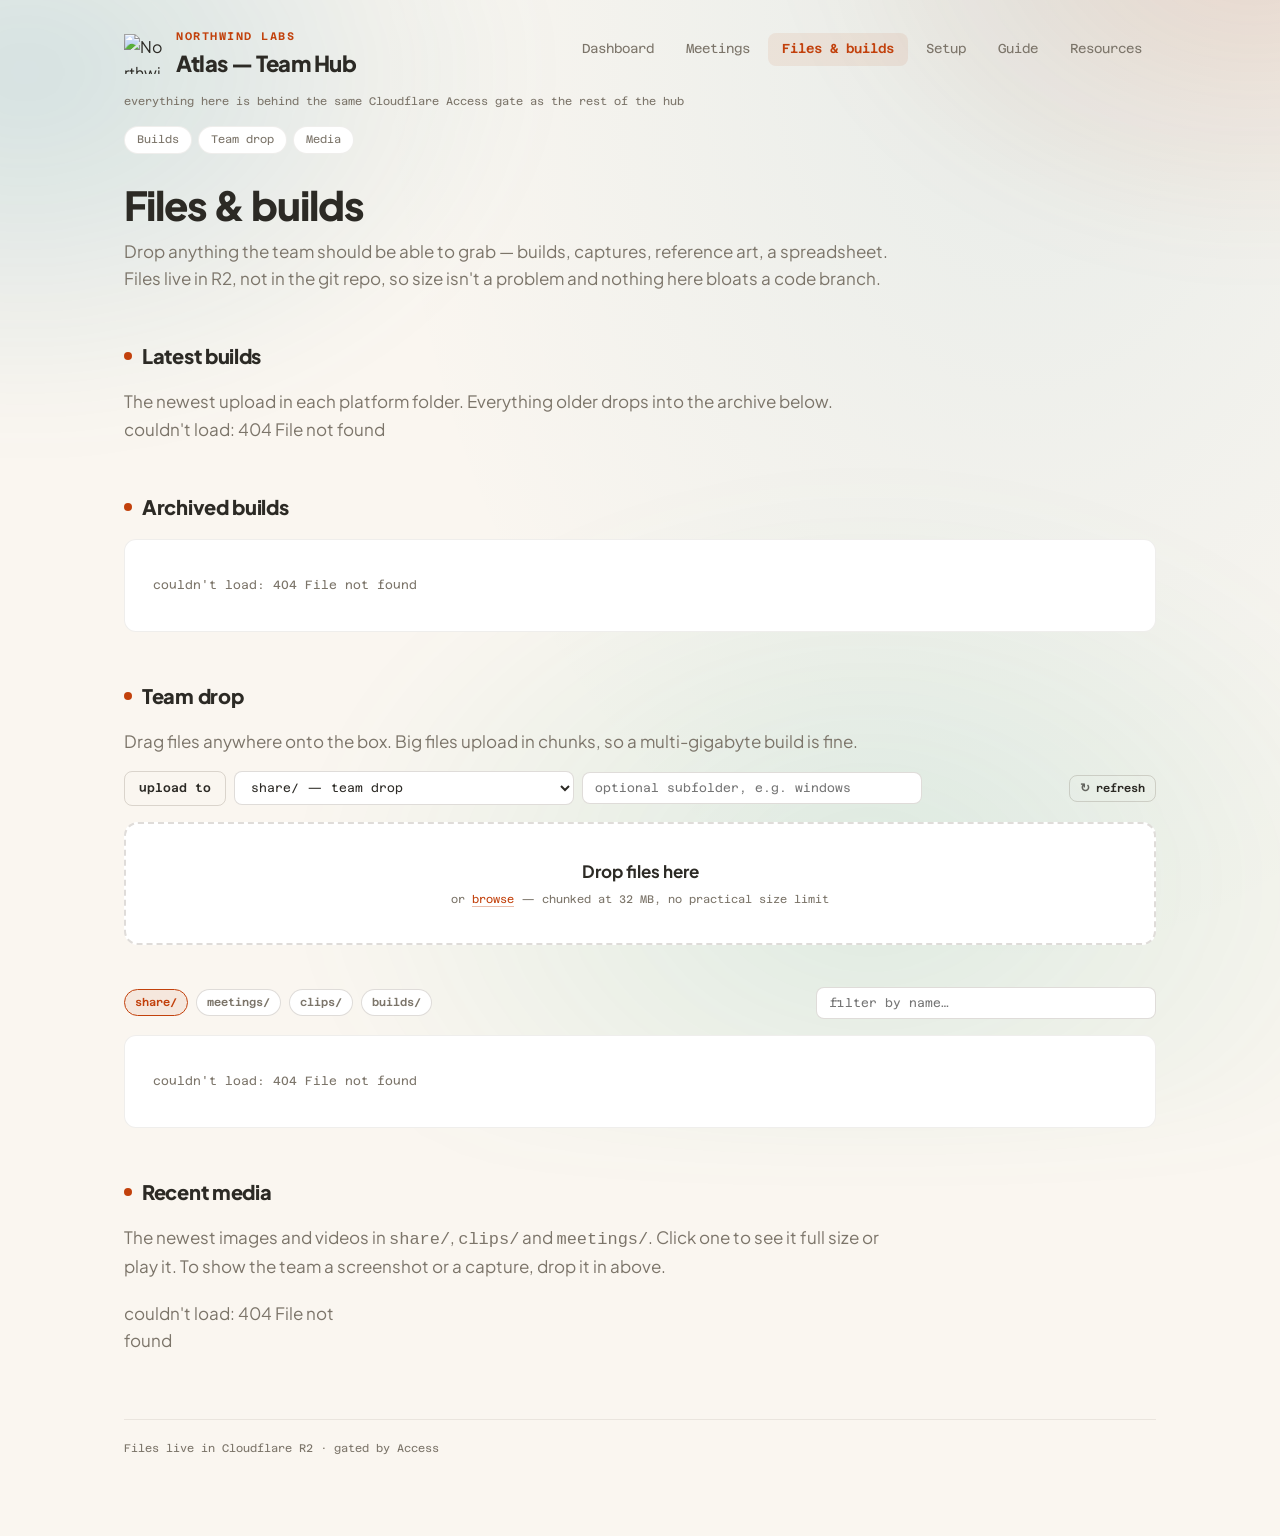
==== commit 978ba3b9: "Preview uploaded images and videos; retire proof shots The Files page shows image thumbnails and a p" ====
--- a/site/files.html
+++ b/site/files.html
@@ -22,7 +22,7 @@
   <a href="#s-unity" data-hub-unity-section hidden>Unity Editor</a>
   <a href="#s-builds">Builds</a>
   <a href="#s-drop">Team drop</a>
-  <a href="#s-shots">Screenshots</a>
+  <a href="#s-media">Media</a>
 </nav>
 
 <h1>Files &amp; builds</h1>
@@ -78,9 +78,9 @@
 </div>
 <div class="card"><ul class="files" id="filelist"></ul></div>
 
-<h2 id="s-shots">Latest screenshots</h2>
-<p class="lead">Proof shots pulled from recent PRs. If your repo is private these are mirrored copies, so they load for anyone who can reach this hub.</p>
-<div class="gallery" id="gallery" class="mt-3"></div>
+<h2 id="s-media">Recent media</h2>
+<p class="lead">The newest images and videos in <code>share/</code>, <code>clips/</code> and <code>meetings/</code>. Click one to see it full size or play it. To show the team a screenshot or a capture, drop it in above.</p>
+<div class="gallery mt-3" id="media"></div>
 
 <footer class="site" data-hub-shell></footer>
 
@@ -140,10 +140,21 @@
 let currentPrefix = "share/";
 let cache = {};
 
+/* An image row shows a thumbnail and a video row a play button; either opens
+   the viewer in hub.js. Anything else keeps its extension badge. */
+function fileIcon(f) {
+  const kind = hubMedia.kind(f);
+  if (!kind) return `<div class="f__icon">${esc(ext(f.name))}</div>`;
+  const url = hubMedia.url(f.key);
+  return kind === "image"
+    ? `<button class="f__icon f__icon--thumb" type="button" data-lightbox="${url}" data-alt="${esc(f.name)}" aria-label="View ${esc(f.name)}"><img src="${url}" alt="" loading="lazy"></button>`
+    : `<button class="f__icon f__icon--play" type="button" data-lightbox="${url}" data-lightbox-kind="video" aria-label="Play ${esc(f.name)}">▶</button>`;
+}
+
 function fileRow(f) {
   const dl = `/api/dl?key=${encodeURIComponent(f.key)}`;
   return `<li class="f" data-name="${esc(f.name.toLowerCase())}">
-    <div class="f__icon">${esc(ext(f.name))}</div>
+    ${fileIcon(f)}
     <div class="f__main">
       <div class="f__name">${esc(f.name)}</div>
       <div class="f__meta">${fmtSize(f.size)} · ${fmtDate(f.uploaded)}${f.uploader ? ` · ${esc(f.uploader)}` : ""}${f.folder && f.folder !== f.area ? ` · ${esc(f.folder)}/` : ""}</div>
@@ -294,27 +305,30 @@
   for (const f of files) await uploadOne(f);   // serial keeps progress honest
 }
 
-/* ---- screenshots --------------------------------------------------------- */
-async function loadShots() {
+/* ---- recent media -------------------------------------------------------- */
+/* Builds are zips, so only the areas people drop captures into. */
+const MEDIA_AREAS = ["share/", "clips/", "meetings/"];
+const MEDIA_SHOWN = 24;
+
+async function loadMedia() {
+  const el = $("media");
   try {
-    const res = await fetch("img/proof/manifest.json", { cache: "no-cache" });
-    if (!res.ok) throw new Error("no manifest");
-    const d = await res.json();
-    $("gallery").innerHTML = (d.shots || []).map((s) => `
-      <figure class="shot">
-        <img src="img/proof/${esc(s.file)}" data-lightbox="img/proof/${esc(s.file)}" alt="${esc(s.title)}" loading="lazy">
-        <figcaption class="shot__body">
-          <div class="shot__name">${esc(s.title)}</div>
-          <div class="shot__meta">${esc(s.ticket)} · <a href="${esc(s.prUrl)}">PR #${s.pr}</a> · ${fmtDate(s.date)}</div>
-        </figcaption>
-      </figure>`).join("") || '<p class="lead">No screenshots mirrored yet.</p>';
-  } catch {
-    $("gallery").innerHTML = '<p class="lead">Screenshot manifest missing — run <code>scripts/sync-proof-shots.sh</code>.</p>';
+    const lists = await Promise.all(MEDIA_AREAS.map((p) => api(`files?prefix=${encodeURIComponent(p)}`)));
+    const media = lists.flatMap((d) => d.files)
+      .filter((f) => hubMedia.kind(f))
+      .sort((a, b) => String(b.uploaded).localeCompare(String(a.uploaded)))
+      .slice(0, MEDIA_SHOWN);
+    el.innerHTML = media.length
+      ? media.map((f) => hubMedia.tile(f)).join("")
+      : '<p class="lead">No images or videos yet. Drop one into <code>share/</code> above.</p>';
+    hubMedia.watchVideos(el);
+  } catch (e) {
+    el.innerHTML = `<p class="lead">${e.message === "no-binding" ? "waiting on storage setup" : "couldn't load: " + esc(e.message)}</p>`;
   }
 }
 
 /* ---- wiring -------------------------------------------------------------- */
-function refreshAll() { loadBuilds(); loadList(currentPrefix); }
+function refreshAll() { loadBuilds(); loadList(currentPrefix); loadMedia(); }
 
 const drop = $("drop");
 ["dragenter", "dragover"].forEach((ev) =>
@@ -362,8 +376,8 @@
 api("whoami")
   .then((d) => { if (d.email && d.email !== "unknown") $("who").textContent = `signed in as ${d.email} · uploads are recorded under your name`; })
   .catch(() => {});
-refreshAll();
-loadShots();
+// hub.js is deferred and provides hubMedia, so render once it has run.
+document.addEventListener("DOMContentLoaded", refreshAll);
 </script>
 </body>
 </html>
--- a/site/style.css
+++ b/site/style.css
@@ -230,11 +230,15 @@
 
 .links { display: flex; flex-wrap: wrap; gap: 10px; margin-top: 8px; }
 .links a {
+  display: inline-flex; align-items: center; gap: 7px;
   font-family: var(--font-mono); font-size: 12px; text-decoration: none;
   background: var(--surface); border: 1px solid var(--border-bright); border-radius: 8px;
   padding: 8px 14px; color: var(--text);
 }
 .links a:hover { border-color: var(--accent); color: var(--accent); }
+/* Destination favicons, requested at 32px and shown at 14 so they stay crisp
+   on dense displays. A broken icon removes itself; the chip reads as text. */
+.links__ico { width: 14px; height: 14px; border-radius: 3px; }
 
 .card { background: var(--surface); border: 1px solid var(--border); border-radius: 12px; padding: 20px 24px; }
 .grid2 { display: grid; grid-template-columns: 1fr 1fr; gap: 20px; align-items: start; }
@@ -320,6 +324,30 @@
 }
 .btn[data-icon]:hover::before { opacity: 1; }
 
+/* Collapse-to-icon buttons — launcher picker, ticket prompt buttons. The glyph
+   is always visible; the name shows when the button is selected, hovered,
+   keyboard-focused, or reporting launch status (.btn--show). The gap comes
+   from the label's own margin rather than the flex gap, so a collapsed label
+   leaves no phantom space beside the icon. aria-label carries the name while
+   it is visually hidden. */
+.btn--collapse { gap: 0; }
+.btn--collapse .btn__txt {
+  display: inline-block; overflow: hidden; white-space: nowrap;
+  max-width: 220px; margin-left: 8px;
+  transition: max-width .18s ease, margin-left .18s ease, opacity .12s ease;
+}
+/* Only pointers that can hover get the collapse: on a touchscreen nothing
+   ever reveals the name, and tapping an unexplained button FIRES it — so
+   hoverless devices keep the full labels. */
+@media (hover: hover) {
+  .btn--collapse:not(:hover):not(:focus-visible):not([aria-pressed="true"]):not(.btn--show) .btn__txt {
+    max-width: 0; margin-left: 0; opacity: 0;
+  }
+}
+@media (prefers-reduced-motion: reduce) {
+  .btn--collapse .btn__txt { transition: none; }
+}
+
 /* ---- callouts and microcopy ---------------------------------------------- */
 /* Two shapes, not five. A callout is an emphasis block that takes a tone; a
    note is muted fine print. .empty and .disclosure were separate rules saying
@@ -402,10 +430,20 @@
   background: var(--surface2); color: var(--text-dim);
   font-family: var(--font-mono); font-size: 9px; font-weight: 600; text-transform: uppercase;
 }
+/* An image or video row shows the thing itself; the button opens the viewer. */
+button.f__icon { border: 0; padding: 0; cursor: zoom-in; overflow: hidden; font-size: 11px; }
+.f__icon--thumb img { width: 100%; height: 100%; object-fit: cover; display: block; }
+.f__icon--play { background: var(--text); color: var(--bg); }
 .f__main { min-width: 0; flex: 1; }
 .f__name { font-size: 14px; font-weight: 600; overflow: hidden; text-overflow: ellipsis; white-space: nowrap; }
 .f__meta { font-family: var(--font-mono); font-size: 10px; color: var(--text-dim); margin-top: 2px; }
 .f__actions { display: flex; gap: 6px; flex-shrink: 0; }
+/* On a phone the two buttons left the name a few characters wide; put them on
+   their own line instead. */
+@media (max-width: 600px) {
+  .f { flex-wrap: wrap; }
+  .f__actions { width: 100%; justify-content: flex-end; }
+}
 
 /* ---- builds -------------------------------------------------------------- */
 .builds { display: grid; grid-template-columns: repeat(auto-fit, minmax(260px, 1fr)); gap: 16px; }
@@ -422,7 +460,7 @@
 .unity-install { border-top-color: var(--water); }
 .unity-install .build__tag { color: var(--water); }
 
-/* ---- screenshot gallery -------------------------------------------------- */
+/* ---- media gallery ------------------------------------------------------- */
 .gallery { display: grid; grid-template-columns: repeat(auto-fill, minmax(240px, 1fr)); gap: 16px; }
 .shot {
   background: var(--surface); border: 1px solid var(--border);
@@ -436,13 +474,29 @@
 .shot__name { font-size: 13px; font-weight: 700; }
 .shot__meta { font-family: var(--font-mono); font-size: 10px; color: var(--text-dim); margin-top: 3px; }
 .shot__meta a { color: var(--accent); text-decoration: none; }
+/* The tile's preview is a button, so a keyboard can open the viewer too. */
+.shot__media {
+  position: relative; display: block; width: 100%; padding: 0; border: 0;
+  background: var(--surface2); cursor: zoom-in; overflow: hidden;
+}
+.shot video {
+  width: 100%; aspect-ratio: 16 / 10; object-fit: cover;
+  background: var(--surface2); display: block; pointer-events: none;
+}
+.shot__play {
+  position: absolute; left: 50%; top: 50%; transform: translate(-50%, -50%);
+  width: 44px; height: 44px; border-radius: 999px; display: grid; place-items: center;
+  background: rgba(0, 0, 0, .6); color: #fff; font-size: 16px; padding-left: 3px;
+}
+.shot__media:focus-visible, button.f__icon:focus-visible { outline: 2px solid var(--accent); outline-offset: 2px; }
 
 .lightbox {
   position: fixed; inset: 0; z-index: 50; background: rgba(0, 0, 0, .82);
   display: none; place-items: center; padding: 32px; cursor: zoom-out;
 }
 .lightbox.is-open { display: grid; }
-.lightbox img { max-width: 100%; max-height: 100%; border-radius: 8px; }
+.lightbox img, .lightbox video { max-width: 100%; max-height: 100%; border-radius: 8px; }
+.lightbox video { background: #000; cursor: auto; }
 
 /* ---- meeting / transcript ------------------------------------------------ */
 .player { width: 100%; border-radius: 12px; background: #000; display: block; aspect-ratio: 16/9; }
@@ -1146,8 +1200,8 @@
 /* .lbtn is a plain button, so give it the same flex row .btn already has —
    same padding and font, so the queue's geometry does not shift. */
 
-/* ---- dashboard screenshot showcase --------------------------------------- */
-/* Newest shot large, the next four beside it. The dashboard is where people
+/* ---- dashboard media showcase -------------------------------------------- */
+/* Newest upload large, the next four beside it. The dashboard is where people
    land, so the most recent visible progress belongs above the fold-ish. */
 .shots { display: grid; grid-template-columns: minmax(0, 1.7fr) minmax(0, 1fr); gap: 16px; margin-top: 24px; }
 .shots__minis { display: grid; grid-template-columns: 1fr 1fr; gap: 16px; align-content: start; }
@@ -1157,10 +1211,10 @@
 }
 
 .shot { position: relative; }
-.shot img { transition: transform .45s ease; }
-.shot:hover img { transform: scale(1.04); }
-.shot--feature img { aspect-ratio: 16 / 9; }
-.shot--mini img { aspect-ratio: 4 / 3; }
+.shot img, .shot video { transition: transform .45s ease; }
+.shot:hover img, .shot:hover video { transform: scale(1.04); }
+.shot--feature img, .shot--feature video { aspect-ratio: 16 / 9; }
+.shot--mini img, .shot--mini video { aspect-ratio: 4 / 3; }
 .shot--mini .shot__body { padding: 10px 12px; }
 .shot--mini .shot__name { font-size: 12px; }
 
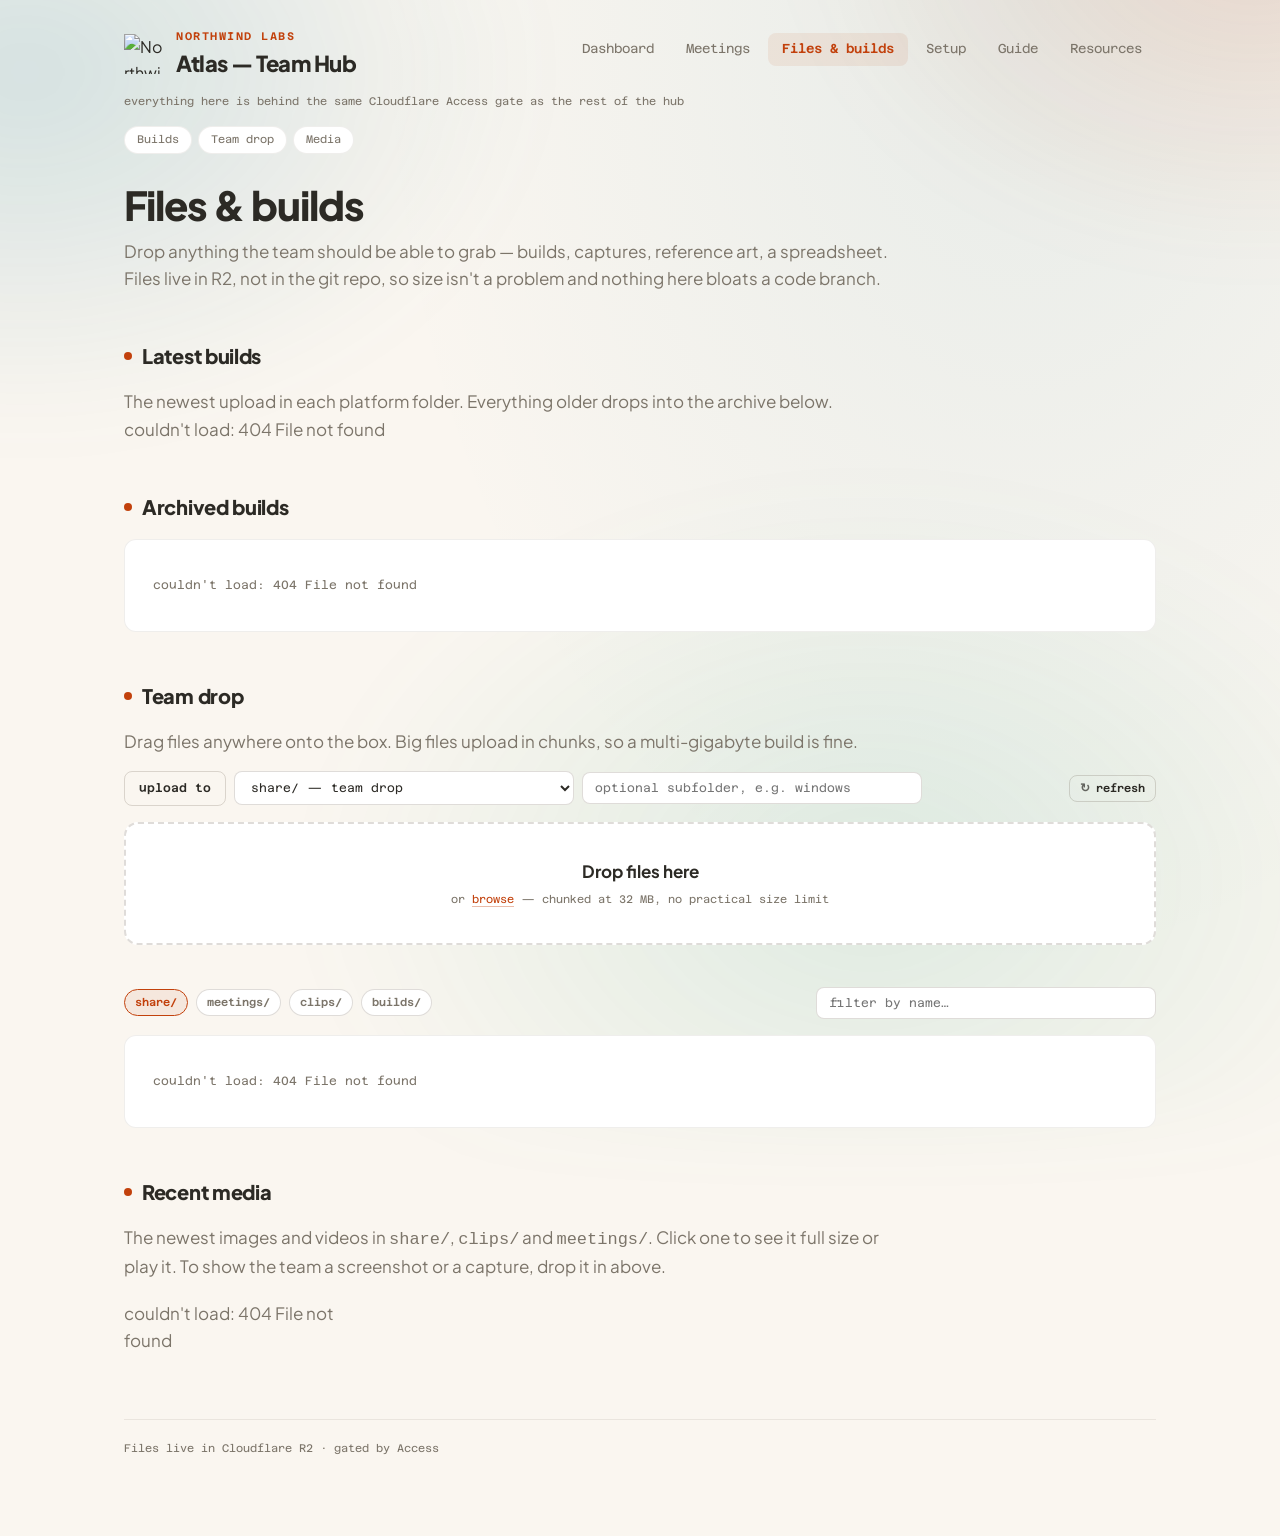
==== commit bc3ab398: "Long lists show the newest few, with Show all for the rest Lists opt in with data-show="N": archived" ====
--- a/site/files.html
+++ b/site/files.html
@@ -43,7 +43,7 @@
 <div class="builds" id="builds-latest" class="mt-3"></div>
 
 <h2>Archived builds</h2>
-<div class="card"><ul class="files" id="builds-archive"></ul></div>
+<div class="card"><ul class="files" id="builds-archive" data-show="5"></ul></div>
 
 <h2 id="s-drop">Team drop</h2>
 <p class="lead">Drag files anywhere onto the box. Big files upload in chunks, so a multi-gigabyte build is fine.</p>
@@ -76,11 +76,11 @@
   <span class="toolbar__spacer"></span>
   <input class="search" id="filter" placeholder="filter by name…">
 </div>
-<div class="card"><ul class="files" id="filelist"></ul></div>
+<div class="card"><ul class="files" id="filelist" data-show="10"></ul></div>
 
 <h2 id="s-media">Recent media</h2>
 <p class="lead">The newest images and videos in <code>share/</code>, <code>clips/</code> and <code>meetings/</code>. Click one to see it full size or play it. To show the team a screenshot or a capture, drop it in above.</p>
-<div class="gallery mt-3" id="media"></div>
+<div class="gallery mt-3" id="media" data-show="12"></div>
 
 <footer class="site" data-hub-shell></footer>
 
@@ -140,15 +140,26 @@
 let currentPrefix = "share/";
 let cache = {};
 
+/* One request per prefix per refresh: the file list, the builds cards and
+   Recent media all read the same listings. */
+let listings = {};
+const listing = (prefix) => (listings[prefix] ||= api(`files?prefix=${encodeURIComponent(prefix)}`));
+
 /* An image row shows a thumbnail and a video row a play button; either opens
-   the viewer in hub.js. Anything else keeps its extension badge. */
+   the viewer in hub.js. Anything else keeps its extension badge, as does
+   everything if hub.js hasn't loaded. There is no resized copy to fetch, so a
+   thumbnail is the whole file: past THUMB_MAX a row shows a badge that still
+   opens the viewer, rather than pulling megabytes into a 30px square. */
+const THUMB_MAX = 4 * 1024 * 1024;
 function fileIcon(f) {
-  const kind = hubMedia.kind(f);
+  const kind = globalThis.hubMedia?.kind(f);
   if (!kind) return `<div class="f__icon">${esc(ext(f.name))}</div>`;
   const url = hubMedia.url(f.key);
-  return kind === "image"
-    ? `<button class="f__icon f__icon--thumb" type="button" data-lightbox="${url}" data-alt="${esc(f.name)}" aria-label="View ${esc(f.name)}"><img src="${url}" alt="" loading="lazy"></button>`
-    : `<button class="f__icon f__icon--play" type="button" data-lightbox="${url}" data-lightbox-kind="video" aria-label="Play ${esc(f.name)}">▶</button>`;
+  if (kind === "video") {
+    return `<button class="f__icon f__icon--play" type="button" data-lightbox="${url}" data-lightbox-kind="video" aria-label="Play ${esc(f.name)}">▶</button>`;
+  }
+  const face = f.size <= THUMB_MAX ? `<img src="${url}" alt="" loading="lazy">` : esc(ext(f.name));
+  return `<button class="f__icon f__icon--thumb" type="button" data-lightbox="${url}" data-alt="${esc(f.name)}" aria-label="View ${esc(f.name)}">${face}</button>`;
 }
 
 function fileRow(f) {
@@ -170,7 +181,7 @@
   const el = $("filelist");
   el.innerHTML = '<li class="empty">loading…</li>';
   try {
-    const d = await api(`files?prefix=${encodeURIComponent(prefix)}`);
+    const d = await listing(prefix);
     cache[prefix] = d.files;
     renderList();
   } catch (e) {
@@ -189,7 +200,7 @@
 
 async function loadBuilds() {
   try {
-    const d = await api("files?prefix=builds/");
+    const d = await listing("builds/");
     const files = d.files;
     // builds/<platform>/<file>; a file dropped straight into builds/ is "general".
     const groups = {};
@@ -296,28 +307,26 @@
     }
   } catch (e) {
     ui.set(1, e.message === "no-binding" ? "storage not connected" : `failed — ${e.message}`, "err");
-    return;
-  }
-  refreshAll();
+  }
 }
 
 async function uploadAll(files) {
   for (const f of files) await uploadOne(f);   // serial keeps progress honest
+  refreshAll();                                 // once, not once per file
 }
 
 /* ---- recent media -------------------------------------------------------- */
 /* Builds are zips, so only the areas people drop captures into. */
 const MEDIA_AREAS = ["share/", "clips/", "meetings/"];
-const MEDIA_SHOWN = 24;
 
 async function loadMedia() {
   const el = $("media");
+  if (!globalThis.hubMedia) return;
   try {
-    const lists = await Promise.all(MEDIA_AREAS.map((p) => api(`files?prefix=${encodeURIComponent(p)}`)));
+    const lists = await Promise.all(MEDIA_AREAS.map(listing));
     const media = lists.flatMap((d) => d.files)
       .filter((f) => hubMedia.kind(f))
-      .sort((a, b) => String(b.uploaded).localeCompare(String(a.uploaded)))
-      .slice(0, MEDIA_SHOWN);
+      .sort((a, b) => String(b.uploaded).localeCompare(String(a.uploaded)));
     el.innerHTML = media.length
       ? media.map((f) => hubMedia.tile(f)).join("")
       : '<p class="lead">No images or videos yet. Drop one into <code>share/</code> above.</p>';
@@ -328,7 +337,7 @@
 }
 
 /* ---- wiring -------------------------------------------------------------- */
-function refreshAll() { loadBuilds(); loadList(currentPrefix); loadMedia(); }
+function refreshAll() { listings = {}; loadBuilds(); loadList(currentPrefix); loadMedia(); }
 
 const drop = $("drop");
 ["dragenter", "dragover"].forEach((ev) =>
--- a/site/style.css
+++ b/site/style.css
@@ -419,6 +419,9 @@
 
 /* ---- file list ----------------------------------------------------------- */
 .files { list-style: none; }
+/* Lists capped by hub.js section 5b: hidden items and the button must beat any display rule. */
+[data-show] > [hidden], .show-all[hidden] { display: none !important; }
+.show-all { margin-top: 12px; }
 .f {
   display: flex; gap: 12px; align-items: center;
   padding: 11px 4px; border-bottom: 1px solid var(--border); min-width: 0;
